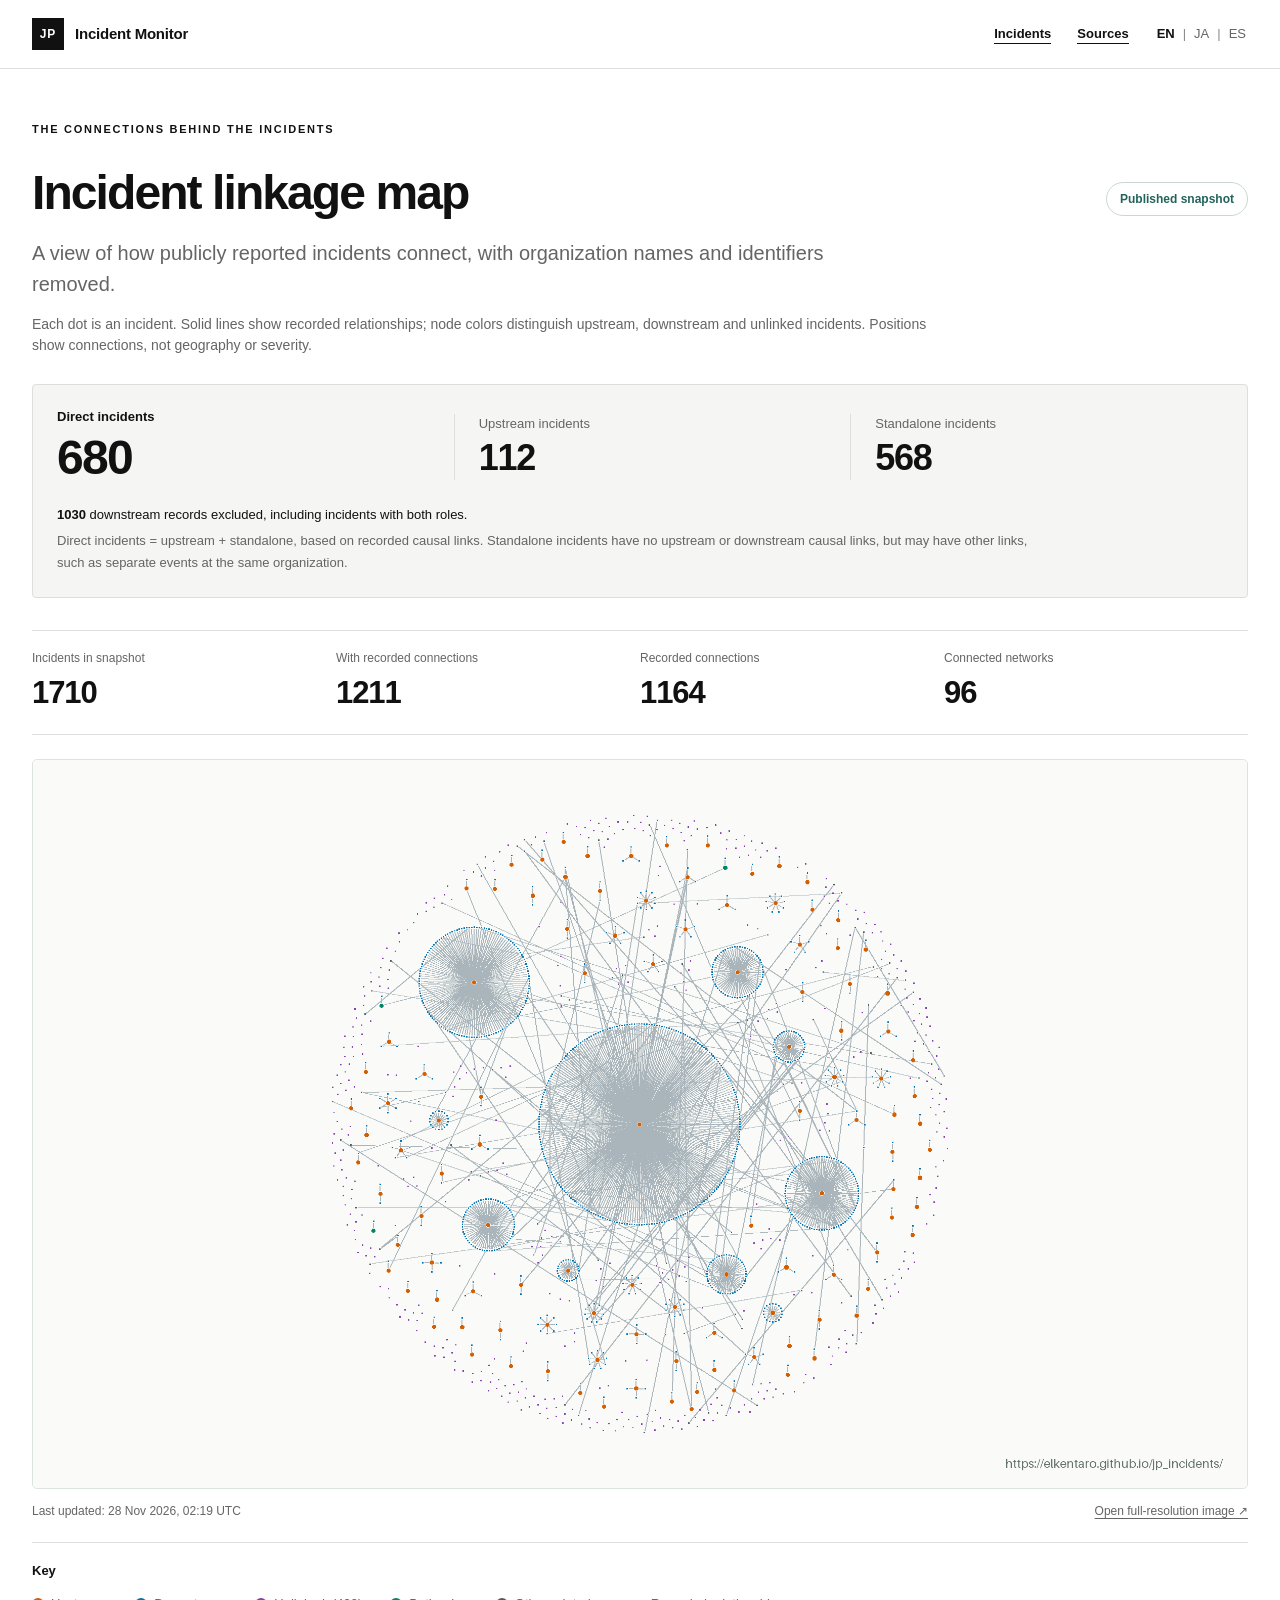
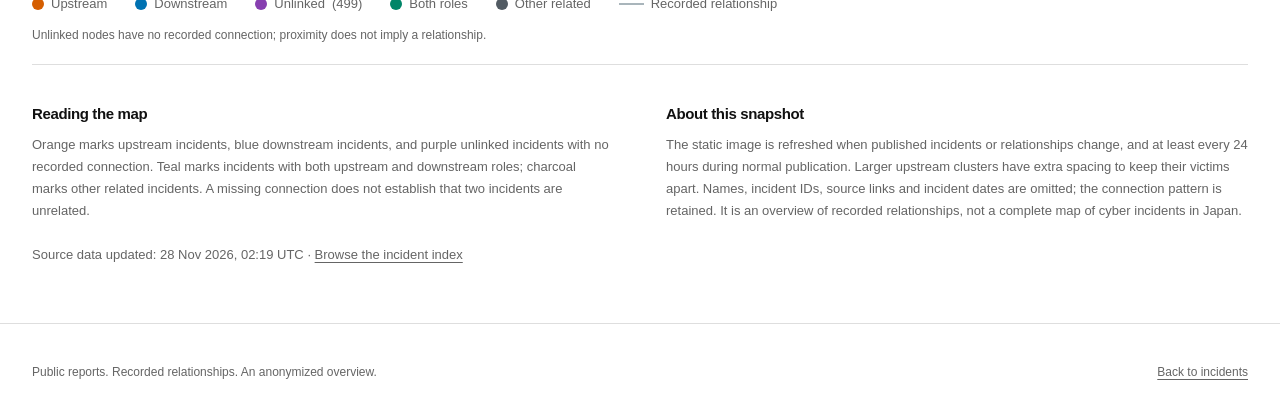
==== linkage.html @ f0c12bbe "Update incident data (2026-11-28 02:21 UTC)" ====
<!doctype html>
<html lang="en">
<head>
  <meta charset="utf-8">
  <meta name="viewport" content="width=device-width, initial-scale=1">
  <meta name="description" content="An anonymized snapshot of recorded relationships between cyber incidents in Japan.">
  <title>Linkage map — JP Incident Monitor</title>
  <link rel="stylesheet" href="styles.css?v=20261024-recent">
  <link rel="stylesheet" href="linkage.css?v=20261101-direct">
</head>
<body>
  <header class="site-header">
    <div class="shell header-inner">
      <a class="brand" href="./" aria-label="JP Incident Monitor home"><span class="brand-mark" aria-hidden="true">JP</span><span>Incident Monitor</span></a>
      <nav class="header-actions" aria-label="Main navigation">
        <a class="rss-link" href="./" data-copy="incidents">Incidents</a>
        <a class="rss-link" href="sources.html" data-copy="sources">Sources</a>
        <div class="language-switch" id="language-switch" role="group" aria-label="Language">
          <button class="language-option is-active" type="button" data-lang="en" lang="en" aria-pressed="true">EN</button><span aria-hidden="true">|</span>
          <button class="language-option" type="button" data-lang="ja" lang="ja" aria-pressed="false">JA</button><span aria-hidden="true">|</span>
          <button class="language-option" type="button" data-lang="es" lang="es" aria-pressed="false">ES</button>
        </div>
      </nav>
    </div>
  </header>
  <main class="shell linkage-page">
    <section class="map-intro" aria-labelledby="page-title">
      <p class="eyebrow" data-copy="eyebrow">THE CONNECTIONS BEHIND THE INCIDENTS</p>
      <div class="map-heading"><h1 id="page-title" data-copy="title">Incident linkage map</h1><span class="snapshot-badge" data-copy="badge">Published snapshot</span></div>
      <p class="lede" data-copy="intro">A view of how publicly reported incidents connect, with organization names and identifiers removed.</p>
      <p class="map-note" data-copy="explanation">Each dot is an incident. Solid lines show recorded relationships; node colors distinguish upstream, downstream and unlinked incidents. Positions show connections, not geography or severity.</p>
    </section>
    <section class="direct-summary" aria-labelledby="direct-title">
      <dl class="direct-stats">
        <div class="direct-total"><dt id="direct-title" data-copy="direct">Direct incidents</dt><dd id="direct-count">680</dd></div>
        <div><dt data-copy="directUpstream">Upstream incidents</dt><dd id="upstream-count">112</dd></div>
        <div><dt data-copy="directStandalone">Standalone incidents</dt><dd id="standalone-count">568</dd></div>
      </dl>
      <p class="direct-excluded"><strong id="downstream-count">1030</strong> <span data-copy="directExcluded">downstream records excluded, including incidents with both roles.</span></p>
      <p class="direct-definition" data-copy="directDefinition">Direct incidents = upstream + standalone, based on recorded causal links. Standalone incidents have no upstream or downstream causal links, but may have other links, such as separate events at the same organization.</p>
    </section>
    <dl class="map-stats">
      <div><dt data-copy="total">Incidents in snapshot</dt><dd>1710</dd></div>
      <div><dt data-copy="linked">With recorded connections</dt><dd>1211</dd></div>
      <div><dt data-copy="links">Recorded connections</dt><dd>1164</dd></div>
      <div><dt data-copy="networks">Connected networks</dt><dd>96</dd></div>
    </dl>
    <figure class="map-figure">
      <div class="map-image">
        <img src="data/linkage-map.png" width="2400" height="1440" alt="Anonymized incident map. Orange upstream hubs connect to blue downstream incidents; purple unlinked incidents appear throughout the same map without connecting lines." data-copy-alt="alt">
      </div>
      <figcaption>
        <div class="map-caption-meta"><span><span data-copy="updated">Last updated</span>: <time datetime="2026-11-28T02:19:19.670461+00:00">2026-11-28 02:19 UTC</time></span><a href="data/linkage-map.png" target="_blank" rel="noopener" data-copy="open">Open full-resolution image ↗</a></div>
        <div class="map-key-section">
          <strong id="map-key-title" data-copy="key">Key</strong>
          <ul class="map-key" aria-labelledby="map-key-title">
            <li><span class="key-dot upstream" aria-hidden="true"></span><span data-copy="keyUpstream">Upstream</span></li>
            <li><span class="key-dot downstream" aria-hidden="true"></span><span data-copy="keyDownstream">Downstream</span></li>
            <li><span class="key-dot standalone" aria-hidden="true"></span><span data-copy="keyStandalone">Unlinked</span><span>(499)</span></li>
            <li><span class="key-dot both" aria-hidden="true"></span><span data-copy="keyBoth">Both roles</span></li>
            <li><span class="key-dot related" aria-hidden="true"></span><span data-copy="keyRelated">Other related</span></li>
            <li><span class="key-line" aria-hidden="true"></span><span data-copy="keyRelationship">Recorded relationship</span></li>
          </ul>
          <p class="map-key-note" data-copy="proximity">Unlinked nodes have no recorded connection; proximity does not imply a relationship.</p>
        </div>
      </figcaption>
    </figure>
    <div class="map-notes">
      <section><h2 data-copy="readingTitle">Reading the map</h2><p data-copy="reading">Orange marks upstream incidents, blue downstream incidents, and purple unlinked incidents with no recorded connection. Teal marks incidents with both upstream and downstream roles; charcoal marks other related incidents. A missing connection does not establish that two incidents are unrelated.</p></section>
      <section><h2 data-copy="snapshotTitle">About this snapshot</h2><p data-copy="snapshot">The static image is refreshed when published incidents or relationships change, and at least every 24 hours during normal publication. Larger upstream clusters have extra spacing to keep their victims apart. Names, incident IDs, source links and incident dates are omitted; the connection pattern is retained. It is an overview of recorded relationships, not a complete map of cyber incidents in Japan.</p></section>
    </div>
    <p class="map-source"><span data-copy="sourceUpdated">Source data updated</span>: <time datetime="2026-11-28T02:19:19+00:00">2026-11-28T02:19:19+00:00</time> · <a href="./" data-copy="browse">Browse the incident index</a></p>
  </main>
  <footer><div class="shell footer-inner"><p data-copy="footer">Public reports. Recorded relationships. An anonymized overview.</p><a href="./" data-copy="back">Back to incidents</a></div></footer>
  <script src="linkage.js?v=20261107-spacing" defer></script>
</body>
</html>
---- styles.css ----
:root {
  color-scheme: light;
  --ink: #111111;
  --muted: #656565;
  --subtle: #8a8a8a;
  --line: #dedede;
  --line-strong: #bdbdbd;
  --wash: #f5f5f3;
  --paper: #ffffff;
  --radius: 4px;
  font-family: Inter, ui-sans-serif, -apple-system, BlinkMacSystemFont, "Segoe UI", "Noto Sans JP", sans-serif;
  font-synthesis: none;
}
* { box-sizing: border-box; }

html { background: var(--paper); color: var(--ink); }

body {
  margin: 0;
  min-width: 320px;
  background: var(--paper);
  color: var(--ink);
  font-size: 15px;
  line-height: 1.5;
  -webkit-font-smoothing: antialiased;
}

button, input, select { font: inherit; color: inherit; }

a { color: inherit; text-underline-offset: 3px; }
a:hover { text-decoration-thickness: 2px; }

.shell { width: min(1440px, calc(100% - 64px)); margin-inline: auto; }

.site-header {
  border-bottom: 1px solid var(--line);
  background: rgba(255, 255, 255, 0.96);
}

.header-inner {
  min-height: 68px;
  display: flex;
  align-items: center;
  justify-content: space-between;
  gap: 24px;
}

.brand {
  display: inline-flex;
  align-items: center;
  gap: 11px;
  font-weight: 680;
  letter-spacing: -0.015em;
  text-decoration: none;
}

.brand-mark {
  width: 32px;
  height: 32px;
  display: grid;
  place-items: center;
  background: var(--ink);
  color: var(--paper);
  font-size: 12px;
  letter-spacing: 0.08em;
}

.language-switch {
  display: inline-flex;
  align-items: center;
  gap: 6px;
  white-space: nowrap;
  color: var(--subtle);
  font-size: 13px;
}
.language-option {
  border: 0;
  background: transparent;
  padding: 8px 2px;
  cursor: pointer;
  color: var(--muted);
}
.language-option.is-active { color: var(--ink); font-weight: 700; }
.language-option:hover { text-decoration: underline; text-underline-offset: 3px; }

.header-actions { display: flex; align-items: center; gap: 26px; }
.coverage-range { color: var(--muted); font-size: 12px; white-space: nowrap; }
.coverage-range strong { margin-left: 4px; color: var(--ink); font-weight: 650; }
.rss-link { font-size: 13px; font-weight: 650; text-decoration: none; border-bottom: 1px solid var(--ink); }
.language-option:focus-visible { outline: 2px solid var(--ink); outline-offset: 3px; }

.intro { padding: 72px 0 64px; border-bottom: 1px solid var(--ink); }
.eyebrow { margin: 0 0 22px; font-size: 11px; font-weight: 750; letter-spacing: 0.16em; }

.intro-grid {
  display: grid;
  grid-template-columns: minmax(0, 1.65fr) minmax(300px, 0.75fr);
  gap: clamp(48px, 8vw, 128px);
  align-items: end;
}

h1, h2, p { margin-top: 0; }
h1 { margin-bottom: 18px; max-width: 860px; font-size: clamp(42px, 5.6vw, 76px); line-height: 0.98; letter-spacing: -0.052em; font-weight: 650; }
html[lang="ja"] h1 { font-size: clamp(22px, 4.3vw, 60px); line-height: 1.08; letter-spacing: -0.035em; white-space: nowrap; }
.lede { max-width: 760px; margin-bottom: 0; color: var(--muted); font-size: clamp(16px, 1.7vw, 20px); line-height: 1.55; }
.disclaimer { max-width: 760px; margin: 24px 0 0; padding-left: 14px; border-left: 2px solid var(--line-strong); color: var(--muted); font-size: 12px; line-height: 1.55; }
.disclaimer::before { content: "*"; margin-right: 5px; color: #b00020; font-weight: 800; }

.overview-panel { min-width: 0; }
.trend { margin-bottom: 26px; }
.trend-heading { display: flex; flex-wrap: wrap; align-items: baseline; justify-content: space-between; gap: 4px 16px; margin-bottom: 8px; }
.trend-heading h2 { margin: 0; color: var(--muted); font-size: 12px; font-weight: 600; letter-spacing: 0; }
.trend-total { font-size: 12px; font-weight: 680; }
.trend-chart {
  width: 100%;
  height: 126px;
  display: flex;
  align-items: flex-end;
  gap: 1px;
  border-bottom: 1px solid var(--line-strong);
  background: linear-gradient(to bottom, transparent 49.5%, var(--line) 50%, transparent 50.5%);
}
.trend-bar { flex: 1 1 0; min-width: 1px; background: var(--ink); opacity: 0.82; }
.trend-bar:hover { opacity: 1; }
.trend-dates { display: flex; justify-content: space-between; margin-top: 6px; color: var(--subtle); font-size: 10px; }
.trend-scope { margin: 10px 0 0; color: var(--muted); font-size: 12px; line-height: 1.5; }
.summary { margin: 0; display: grid; grid-template-columns: 1fr 1fr; border-top: 1px solid var(--line-strong); }
.summary div { padding: 18px 0 4px; }
.summary div + div { padding-left: 24px; border-left: 1px solid var(--line); }
.summary dt { color: var(--muted); font-size: 12px; }
.summary dd { margin: 8px 0 0; font-size: clamp(20px, 2.1vw, 30px); font-weight: 620; letter-spacing: -0.025em; }
#updated-at { font-size: 15px; line-height: 1.35; letter-spacing: 0; }
.next-update { display: block; margin-top: 7px; color: #0067c0; font-size: 12px; font-weight: 650; line-height: 1.35; letter-spacing: 0; }

.directory { padding: 52px 0 80px; }
.directory-heading { display: flex; align-items: end; justify-content: space-between; gap: 24px; margin-bottom: 28px; }
h2 { margin-bottom: 5px; font-size: 27px; letter-spacing: -0.025em; }
.result-count { margin-bottom: 0; color: var(--muted); font-size: 13px; }
.reset-button { padding: 5px 0; border: 0; border-bottom: 1px solid var(--ink); background: transparent; cursor: pointer; font-size: 13px; }

.filters {
  display: grid;
  grid-template-columns: minmax(260px, 2fr) minmax(180px, 0.7fr) minmax(160px, 0.65fr);
  gap: 16px;
  margin-bottom: 22px;
}

.filters label { display: grid; gap: 7px; color: var(--muted); font-size: 12px; font-weight: 600; }
.filters input, .filters select {
  width: 100%;
  min-height: 45px;
  padding: 9px 12px;
  border: 1px solid var(--line-strong);
  border-radius: 0;
  outline: 0;
  background: var(--paper);
  font-size: 14px;
  font-weight: 400;
}
.filters input:focus, .filters select:focus { border-color: var(--ink); box-shadow: 0 0 0 1px var(--ink); }

.recent-filter-field { grid-column: 1 / -1; }
.filters .recent-filter-label { display: flex; align-items: center; gap: 9px; cursor: pointer; width: fit-content; }
.filters .recent-filter-label input { width: 18px; height: 18px; min-height: 0; margin: 0; padding: 0; flex: 0 0 18px; accent-color: var(--ink); }
.filters .recent-filter-label input:focus-visible { outline: 2px solid var(--ink); outline-offset: 3px; }
#recent-filter-help { margin: 5px 0 0 27px; color: var(--muted); font-size: 12px; }

.table-frame { position: relative; border-top: 1px solid var(--ink); overflow-x: auto; }
table { width: 100%; min-width: 980px; border-collapse: collapse; font-size: 13px; }
th { padding: 13px 12px; color: var(--muted); font-size: 11px; font-weight: 700; letter-spacing: 0.035em; text-align: left; text-transform: uppercase; white-space: nowrap; }
.sort-button {
  width: 100%;
  display: inline-flex;
  align-items: center;
  gap: 6px;
  padding: 2px 0;
  border: 0;
  background: transparent;
  color: inherit;
  font: inherit;
  letter-spacing: inherit;
  text-align: inherit;
  text-transform: inherit;
  cursor: pointer;
}
.numeric .sort-button { justify-content: flex-end; }
.sort-button:hover { color: var(--ink); }
.sort-button:focus-visible { outline: 1px solid var(--ink); outline-offset: 4px; }
.sort-indicator { width: 10px; color: var(--ink); font-size: 11px; }
th[aria-sort="ascending"] .sort-indicator::after { content: "↑"; }
th[aria-sort="descending"] .sort-indicator::after { content: "↓"; }
td { padding: 17px 12px; border-top: 1px solid var(--line); vertical-align: top; }
th:first-child, td:first-child { padding-left: 0; }
th:last-child, td:last-child { padding-right: 0; }
.numeric { text-align: right; font-variant-numeric: tabular-nums; }
.date-cell { width: 112px; color: var(--muted); white-space: nowrap; font-variant-numeric: tabular-nums; }
.disclosure-date { display: block; margin-top: 5px; font-size: 0.7rem; white-space: normal; }
.org-cell { width: 25%; font-size: 14px; font-weight: 620; }
.records-cell { white-space: nowrap; }
.tag { display: inline-block; padding: 3px 7px; border: 1px solid var(--line-strong); background: var(--wash); white-space: nowrap; }
.confidence { display: inline-flex; align-items: center; gap: 7px; white-space: nowrap; }
.confidence::before { content: ""; width: 7px; height: 7px; border: 1px solid var(--ink); border-radius: 50%; }
.confidence[data-level="high"]::before { background: var(--ink); }
.confidence[data-level="medium"]::before { background: #969696; }
.confidence-score { color: var(--subtle); font-variant-numeric: tabular-nums; }
.source-list { display: flex; flex-wrap: wrap; gap: 6px 12px; }
.source-list a { font-weight: 560; }
.related-list { display: flex; flex-wrap: wrap; gap: 6px 12px; min-width: 80px; }
.related-list a { white-space: nowrap; }
tbody tr:target, tbody tr:focus { background: #eef6f1; outline: 2px solid var(--line-strong); outline-offset: -2px; }

.loading-state, .empty-state, .error-state { padding: 54px 20px; border-bottom: 1px solid var(--line); text-align: center; color: var(--muted); }
.empty-state p { margin: 0; }
.error-state strong, .error-state span { display: block; }
.error-state strong { margin-bottom: 5px; color: var(--ink); }

.pagination { display: flex; align-items: center; justify-content: center; flex-wrap: wrap; gap: 5px; margin-top: 28px; }
.page-button, .page-gap {
  min-width: 38px;
  height: 38px;
  display: grid;
  place-items: center;
  border: 1px solid transparent;
  background: transparent;
  font-size: 13px;
}
.page-button { cursor: pointer; }
.page-button:hover:not(:disabled) { border-color: var(--line-strong); }
.page-button[aria-current="page"] { border-color: var(--ink); background: var(--ink); color: var(--paper); }
.page-button:disabled { color: var(--line-strong); cursor: default; }
.page-arrow { padding-inline: 12px; }

footer { border-top: 1px solid var(--line); }
.footer-inner { min-height: 96px; display: flex; align-items: center; justify-content: space-between; gap: 32px; color: var(--muted); font-size: 12px; }
.footer-inner p { margin: 0; }
.footer-links { display: flex; flex-wrap: wrap; gap: 12px 24px; }

.sources-intro { padding: 72px 0 48px; border-bottom: 1px solid var(--ink); }
.sources-intro-grid { display: grid; grid-template-columns: minmax(0, 1.6fr) minmax(240px, 0.55fr); gap: clamp(42px, 8vw, 120px); align-items: end; }
.source-summary { margin: 0; display: grid; grid-template-columns: 1fr; border-top: 1px solid var(--line-strong); }
.source-summary div { padding: 18px 0 4px; }
.source-summary div + div { border-top: 1px solid var(--line); }
.source-summary dt { color: var(--muted); font-size: 12px; }
.source-summary dd { margin: 6px 0 0; font-size: 22px; font-weight: 620; }
.source-directory { padding: 48px 0 80px; }
.source-controls { display: grid; grid-template-columns: minmax(260px, 1fr) minmax(220px, 0.38fr); gap: 16px; margin-bottom: 38px; }
.source-controls label { display: grid; min-width: 0; gap: 7px; color: var(--muted); font-size: 12px; font-weight: 600; }
.source-controls input, .source-controls select { min-width: 0; width: 100%; min-height: 45px; padding: 9px 12px; border: 1px solid var(--line-strong); border-radius: 0; background: var(--paper); color: var(--ink); font: inherit; }
.source-controls input:focus, .source-controls select:focus { border-color: var(--ink); outline: 1px solid var(--ink); }
.source-group { margin-top: 42px; }
.source-group:first-child { margin-top: 0; }
.source-group-heading { display: flex; align-items: baseline; justify-content: space-between; gap: 20px; padding-bottom: 10px; border-bottom: 1px solid var(--ink); }
.source-group-heading h2 { margin: 0; font-size: 22px; }
.source-group-count { color: var(--muted); font-size: 12px; }
.source-list-grid { display: grid; grid-template-columns: repeat(3, minmax(0, 1fr)); }
.source-card { min-width: 0; padding: 18px 18px 18px 0; border-bottom: 1px solid var(--line); }
.source-card:nth-child(3n+2), .source-card:nth-child(3n+3) { padding-left: 18px; border-left: 1px solid var(--line); }
.source-card a { display: block; font-weight: 620; overflow-wrap: anywhere; }
.source-meta { display: flex; flex-wrap: wrap; gap: 5px 10px; margin-top: 7px; color: var(--subtle); font-size: 11px; }
.source-sector { padding: 1px 5px; border: 1px solid var(--line); background: var(--wash); color: var(--muted); }
.sources-empty { padding: 52px 0; color: var(--muted); text-align: center; }

@media (max-width: 800px) {
  .shell { width: min(100% - 32px, 1440px); }
  .intro { padding: 50px 0 44px; }
  .intro-grid { grid-template-columns: 1fr; gap: 38px; }
  .summary { max-width: 520px; }
  .directory { padding-top: 38px; }
  .filters { grid-template-columns: 1fr 1fr; }
  .search-field { grid-column: 1 / -1; }
  .footer-inner { padding: 24px 0; align-items: flex-start; flex-direction: column; gap: 10px; }
  .coverage-range > span { display: none; }
  .sources-intro-grid { grid-template-columns: 1fr; }
  .source-summary { grid-template-columns: 1fr 1fr; }
  .source-summary div + div { padding-left: 20px; border-top: 0; border-left: 1px solid var(--line); }
  .source-list-grid { grid-template-columns: repeat(2, minmax(0, 1fr)); }
  .source-card:nth-child(3n+2), .source-card:nth-child(3n+3) { padding-left: 0; border-left: 0; }
  .source-card:nth-child(2n) { padding-left: 18px; border-left: 1px solid var(--line); }
}

@media (max-width: 680px) {
  .table-frame { overflow: visible; border-top: 0; }
  table { min-width: 0; display: block; }
  thead, tbody { display: block; }
  thead { border-top: 1px solid var(--ink); border-bottom: 1px solid var(--line-strong); }
  thead tr { display: flex; flex-wrap: wrap; gap: 7px; padding: 12px 0; }
  th, th:first-child, th:last-child { display: block; padding: 0; }
  .sort-button, .numeric .sort-button {
    width: auto;
    min-height: 34px;
    justify-content: flex-start;
    padding: 6px 9px;
    border: 1px solid var(--line);
    background: var(--paper);
  }
  th[aria-sort] .sort-button { border-color: var(--ink); background: var(--wash); color: var(--ink); }
  tbody { display: grid; gap: 14px; padding-top: 14px; }
  tbody tr {
    display: grid;
    grid-template-columns: repeat(2, minmax(0, 1fr));
    padding: 18px 16px 16px;
    border: 1px solid var(--line-strong);
    background: var(--paper);
  }
  td, td:first-child, td:last-child {
    width: auto;
    min-width: 0;
    display: block;
    padding: 12px 0;
    border-top: 0;
    text-align: left;
    white-space: normal;
  }
  td::before {
    content: attr(data-label);
    display: block;
    margin-bottom: 6px;
    color: var(--muted);
    font-size: 10px;
    font-weight: 700;
    letter-spacing: 0.035em;
    line-height: 1.45;
    text-transform: uppercase;
  }
  tbody tr .org-cell {
    width: auto;
    grid-column: 1 / -1;
    order: 1;
    padding: 0 0 16px;
    font-size: clamp(19px, 5.5vw, 23px);
    font-weight: 680;
    line-height: 1.3;
    letter-spacing: -0.015em;
    overflow-wrap: anywhere;
  }
  .org-cell::before { margin-bottom: 5px; }
  tbody tr .date-cell, .type-cell {
    order: 2;
    border-top: 1px solid var(--line);
  }
  tbody tr .date-cell {
    padding-right: 14px;
    color: var(--ink);
    font-size: 14px;
  }
  .type-cell {
    padding-left: 14px;
    border-left: 1px solid var(--line);
  }
  .type-cell .tag { white-space: normal; }
  tbody tr .records-cell, .confidence-cell {
    order: 3;
    border-top: 1px solid var(--line);
  }
  tbody tr .records-cell { padding-right: 14px; }
  .confidence-cell {
    padding-left: 14px;
    border-left: 1px solid var(--line);
  }
  tbody tr .sources-cell, tbody tr .related-cell {
    grid-column: 1 / -1;
    order: 4;
    padding-bottom: 0;
    border-top: 1px solid var(--line);
  }
  .source-list { min-width: 0; display: grid; gap: 8px; }
  .source-list a { overflow-wrap: anywhere; }
  .pagination { justify-content: flex-start; }
}

@media (max-width: 520px) {
  .header-inner { min-height: 60px; padding-block: 10px; align-items: flex-start; }
  .brand-mark { width: 29px; height: 29px; }
  .brand > span:last-child { display: none; }
  .header-actions { width: 220px; flex-wrap: wrap; justify-content: flex-end; gap: 4px 14px; }
  .coverage-range { order: 3; flex-basis: 100%; font-size: 10px; text-align: right; }
  h1 { font-size: 42px; }
  .summary { grid-template-columns: 1fr; }
  .summary div + div { padding-left: 0; border-left: 0; }
  .directory-heading { align-items: flex-start; flex-direction: column; gap: 12px; }
  .filters { grid-template-columns: 1fr; }
  .search-field { grid-column: auto; }
  .filters input, .filters select, .source-controls input, .source-controls select { font-size: 16px; }
  .trend-chart { height: 104px; }
  .page-button, .page-gap { min-width: 34px; height: 36px; }
  .page-arrow { padding-inline: 8px; }
  .source-controls { grid-template-columns: 1fr; }
  .source-list-grid { grid-template-columns: 1fr; }
  .source-card:nth-child(2n) { padding-left: 0; border-left: 0; }
}

@media (prefers-reduced-motion: reduce) {
  *, *::before, *::after { scroll-behavior: auto !important; }
}

/* Additive incident metadata within the existing table and mobile cards. */
.affected-system { display:block; font-size:11px; font-weight:400; line-height:1.5; color:var(--muted); margin-top:5px; max-width:290px; }
.incident-role { display:block; font-size:10px; font-weight:500; color:#596d4e; margin-top:7px; }
.type-cell .tag { margin:0 5px 5px 0; }
.relationship-details { font-size:11px; margin-top:9px; min-width:120px; max-width:260px; }
.relationship-details summary { cursor:pointer; color:var(--muted); }
.relationship-details p { padding:8px 0; border-top:1px solid var(--line); line-height:1.7; }
.relationship-details a { white-space:nowrap; }
.linkage-guide { font-size:12px; color:var(--muted); margin:18px 0; }
---- linkage.css ----
.linkage-page { padding-block: 52px 56px; }
.map-heading { display: flex; align-items: center; justify-content: space-between; gap: 20px; }
.map-heading h1 { margin: 6px 0 18px; font-size: clamp(30px, 4vw, 48px); letter-spacing: -.04em; line-height: 1.13; }
.snapshot-badge { white-space: nowrap; border: 1px solid #c9d9d0; color: #22645b; border-radius: 30px; padding: 7px 13px; font-size: 12px; font-weight: 650; }
.map-intro .lede { max-width: 850px; margin: 0 0 14px; }
.map-note { color: var(--muted); max-width: 930px; font-size: 14px; margin: 0; }
.direct-summary { margin-top: 28px; padding: 22px 24px; border: 1px solid var(--line); border-radius: var(--radius); background: var(--wash); }
.direct-stats { display: grid; grid-template-columns: repeat(3, minmax(0, 1fr)); align-items: center; gap: 24px; margin: 0; }
.direct-stats > div + div { border-left: 1px solid var(--line); padding-left: 24px; }
.direct-stats dt { color: var(--muted); font-size: 13px; }
.direct-stats dd { margin: 3px 0 0; font-size: 36px; font-weight: 650; line-height: 1.2; letter-spacing: -.035em; }
.direct-total dt { color: var(--ink); font-weight: 650; }
.direct-total dd { font-size: 48px; }
.direct-excluded { margin: 18px 0 6px; font-size: 13px; }
.direct-definition { margin: 0; color: var(--muted); font-size: 13px; line-height: 1.7; max-width: 1000px; }
.map-stats { display: grid; grid-template-columns: repeat(4, 1fr); margin: 32px 0 24px; border-block: 1px solid var(--line); }
.map-stats div { padding: 18px 0; }
.map-stats dt { color: var(--muted); font-size: 12px; }
.map-stats dd { margin: 3px 0 0; font-size: 31px; font-weight: 650; letter-spacing: -.035em; }
.map-figure { margin: 0; }
.map-image { display: block; border: 1px solid #dce3dc; border-radius: 5px; overflow: hidden; background: #fafbf8; }
.map-figure img { display: block; width: 100%; height: auto; }
.map-figure figcaption { padding-top: 13px; font-size: 12px; color: var(--muted); }
.map-caption-meta { display: flex; justify-content: space-between; flex-wrap: wrap; gap: 10px; }
.map-key-section { margin-top: 22px; padding-block: 18px; border-block: 1px solid var(--line); }
.map-key-section strong { color: var(--ink); font-size: 13px; }
.map-key { display: flex; flex-wrap: wrap; gap: 14px 28px; list-style: none; margin: 13px 0; padding: 0; font-size: 13px; }
.map-key li { display: flex; align-items: center; gap: 7px; }
.key-dot { width: 12px; height: 12px; flex: none; border-radius: 50%; }
.key-dot.upstream { background: #d55e00; }
.key-dot.downstream { background: #0072b2; }
.key-dot.standalone { background: #873fb0; }
.key-dot.both { background: #008568; }
.key-dot.related { background: #525b63; }
.key-line { width: 25px; flex: none; border-top: 2px solid #a9b5bb; }
.map-key-note { margin: 0; line-height: 1.6; }
.map-notes { margin-top: 38px; display: grid; grid-template-columns: 1fr 1fr; gap: 52px; }
.map-notes h2 { margin: 0 0 9px; font-size: 15px; }
.map-notes p, .map-source { color: var(--muted); font-size: 13px; line-height: 1.7; margin: 0; }
.map-source { margin-top: 22px; }
@media(max-width: 650px) {
  .linkage-page { padding-block: 30px 36px; }
  .map-heading { align-items: flex-start; flex-direction: column; gap: 0; margin-bottom: 16px; }
  .map-heading h1 { margin-bottom: 13px; }
  .direct-summary { padding: 18px; }
  .direct-stats { grid-template-columns: repeat(2, minmax(0, 1fr)); gap: 16px; }
  .direct-total { grid-column: 1 / -1; border-bottom: 1px solid var(--line); padding-bottom: 16px; }
  .direct-stats > div:nth-child(2) { border-left: 0; padding-left: 0; }
  .direct-stats > div:nth-child(3) { padding-left: 16px; }
  .direct-stats dd { font-size: 30px; }
  .direct-total dd { font-size: 42px; }
  .map-stats { grid-template-columns: 1fr 1fr; }
  .map-stats div { padding-block: 12px; }
  .map-stats dd { font-size: 27px; }
  .map-notes { grid-template-columns: 1fr; gap: 24px; margin-top: 30px; }
}
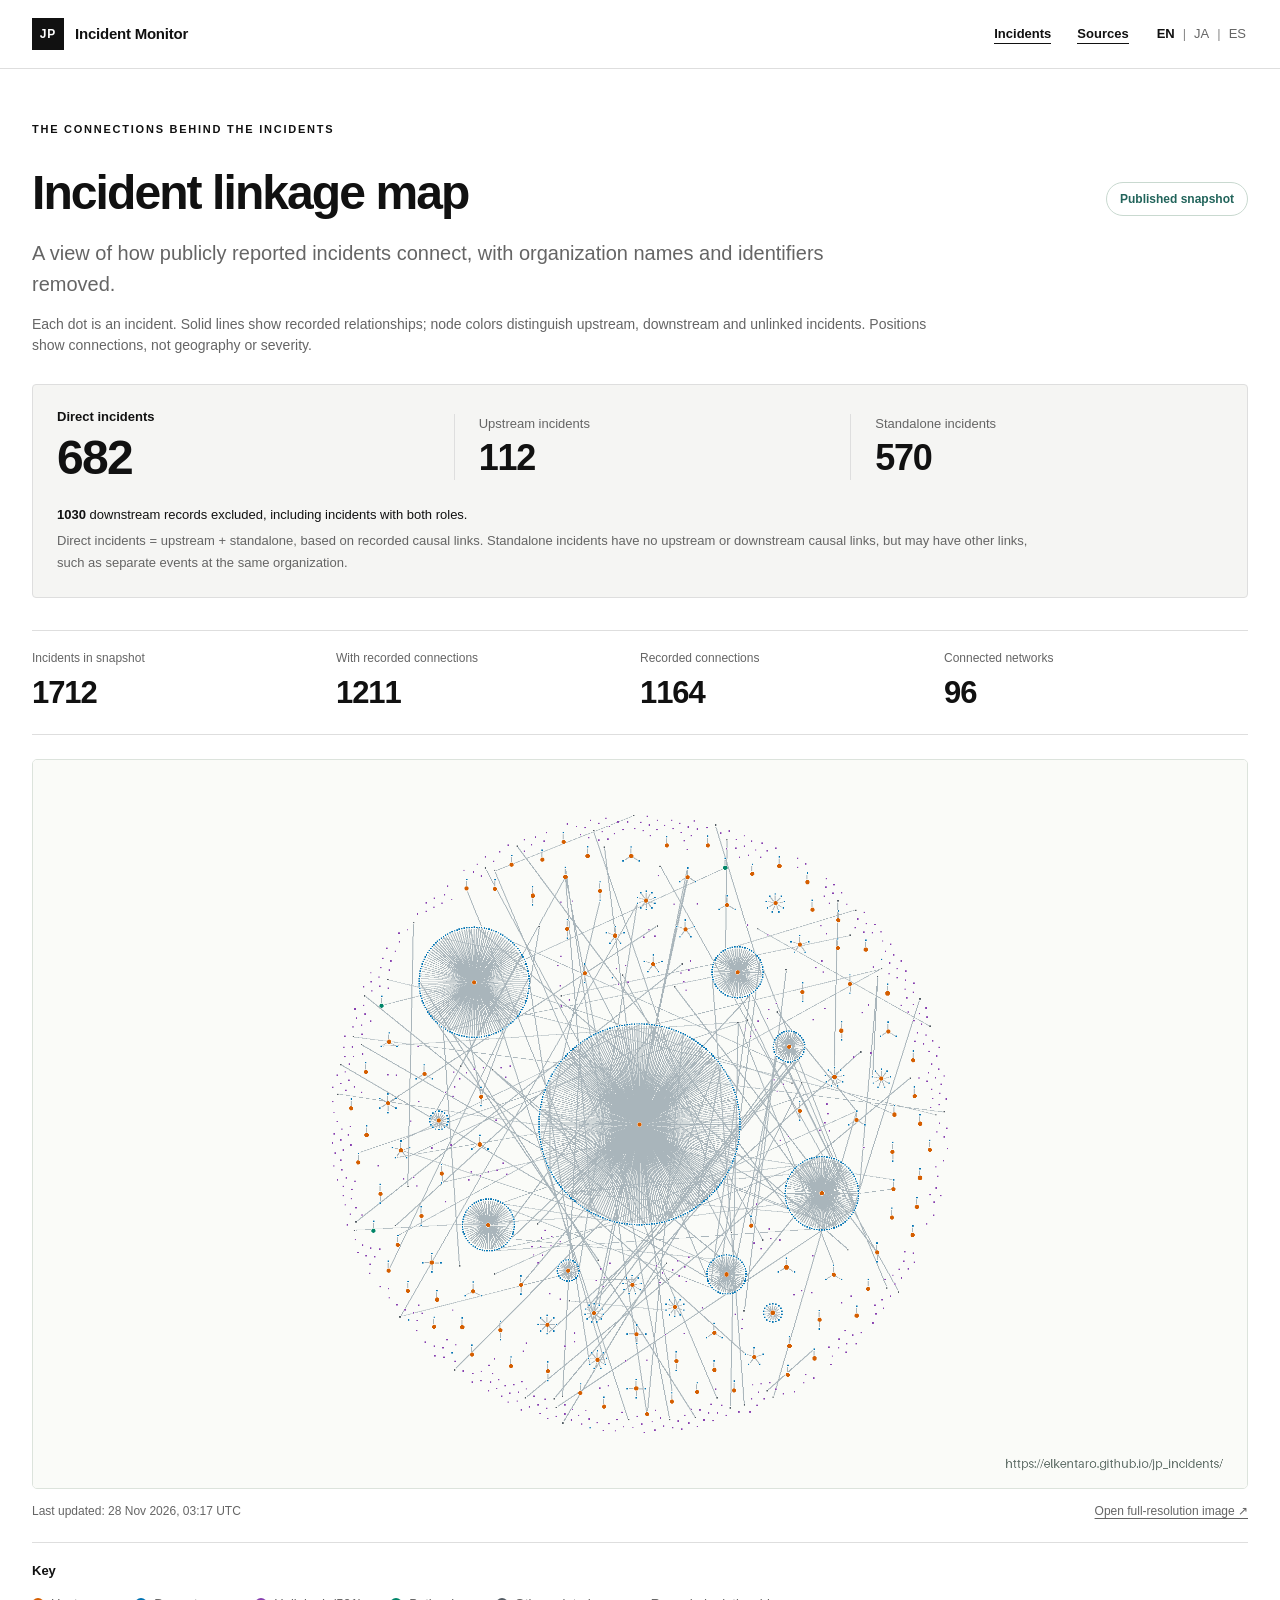
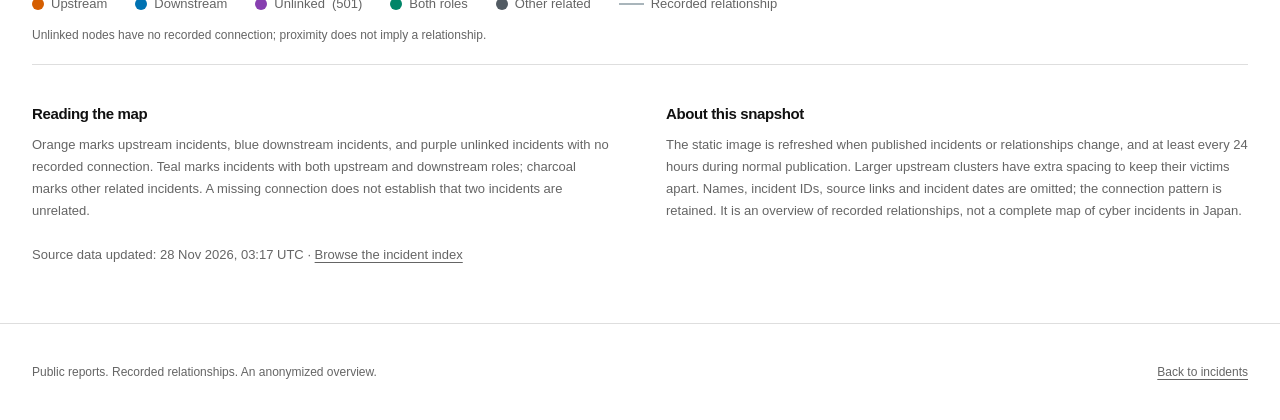
==== commit dafedb33: "Update incident data (2026-11-28 03:18 UTC)" ====
--- a/linkage.html
+++ b/linkage.html
@@ -32,15 +32,15 @@
     </section>
     <section class="direct-summary" aria-labelledby="direct-title">
       <dl class="direct-stats">
-        <div class="direct-total"><dt id="direct-title" data-copy="direct">Direct incidents</dt><dd id="direct-count">680</dd></div>
+        <div class="direct-total"><dt id="direct-title" data-copy="direct">Direct incidents</dt><dd id="direct-count">682</dd></div>
         <div><dt data-copy="directUpstream">Upstream incidents</dt><dd id="upstream-count">112</dd></div>
-        <div><dt data-copy="directStandalone">Standalone incidents</dt><dd id="standalone-count">568</dd></div>
+        <div><dt data-copy="directStandalone">Standalone incidents</dt><dd id="standalone-count">570</dd></div>
       </dl>
       <p class="direct-excluded"><strong id="downstream-count">1030</strong> <span data-copy="directExcluded">downstream records excluded, including incidents with both roles.</span></p>
       <p class="direct-definition" data-copy="directDefinition">Direct incidents = upstream + standalone, based on recorded causal links. Standalone incidents have no upstream or downstream causal links, but may have other links, such as separate events at the same organization.</p>
     </section>
     <dl class="map-stats">
-      <div><dt data-copy="total">Incidents in snapshot</dt><dd>1710</dd></div>
+      <div><dt data-copy="total">Incidents in snapshot</dt><dd>1712</dd></div>
       <div><dt data-copy="linked">With recorded connections</dt><dd>1211</dd></div>
       <div><dt data-copy="links">Recorded connections</dt><dd>1164</dd></div>
       <div><dt data-copy="networks">Connected networks</dt><dd>96</dd></div>
@@ -50,13 +50,13 @@
         <img src="data/linkage-map.png" width="2400" height="1440" alt="Anonymized incident map. Orange upstream hubs connect to blue downstream incidents; purple unlinked incidents appear throughout the same map without connecting lines." data-copy-alt="alt">
       </div>
       <figcaption>
-        <div class="map-caption-meta"><span><span data-copy="updated">Last updated</span>: <time datetime="2026-11-28T02:19:19.670461+00:00">2026-11-28 02:19 UTC</time></span><a href="data/linkage-map.png" target="_blank" rel="noopener" data-copy="open">Open full-resolution image ↗</a></div>
+        <div class="map-caption-meta"><span><span data-copy="updated">Last updated</span>: <time datetime="2026-11-28T03:17:06.978444+00:00">2026-11-28 03:17 UTC</time></span><a href="data/linkage-map.png" target="_blank" rel="noopener" data-copy="open">Open full-resolution image ↗</a></div>
         <div class="map-key-section">
           <strong id="map-key-title" data-copy="key">Key</strong>
           <ul class="map-key" aria-labelledby="map-key-title">
             <li><span class="key-dot upstream" aria-hidden="true"></span><span data-copy="keyUpstream">Upstream</span></li>
             <li><span class="key-dot downstream" aria-hidden="true"></span><span data-copy="keyDownstream">Downstream</span></li>
-            <li><span class="key-dot standalone" aria-hidden="true"></span><span data-copy="keyStandalone">Unlinked</span><span>(499)</span></li>
+            <li><span class="key-dot standalone" aria-hidden="true"></span><span data-copy="keyStandalone">Unlinked</span><span>(501)</span></li>
             <li><span class="key-dot both" aria-hidden="true"></span><span data-copy="keyBoth">Both roles</span></li>
             <li><span class="key-dot related" aria-hidden="true"></span><span data-copy="keyRelated">Other related</span></li>
             <li><span class="key-line" aria-hidden="true"></span><span data-copy="keyRelationship">Recorded relationship</span></li>
@@ -69,7 +69,7 @@
       <section><h2 data-copy="readingTitle">Reading the map</h2><p data-copy="reading">Orange marks upstream incidents, blue downstream incidents, and purple unlinked incidents with no recorded connection. Teal marks incidents with both upstream and downstream roles; charcoal marks other related incidents. A missing connection does not establish that two incidents are unrelated.</p></section>
       <section><h2 data-copy="snapshotTitle">About this snapshot</h2><p data-copy="snapshot">The static image is refreshed when published incidents or relationships change, and at least every 24 hours during normal publication. Larger upstream clusters have extra spacing to keep their victims apart. Names, incident IDs, source links and incident dates are omitted; the connection pattern is retained. It is an overview of recorded relationships, not a complete map of cyber incidents in Japan.</p></section>
     </div>
-    <p class="map-source"><span data-copy="sourceUpdated">Source data updated</span>: <time datetime="2026-11-28T02:19:19+00:00">2026-11-28T02:19:19+00:00</time> · <a href="./" data-copy="browse">Browse the incident index</a></p>
+    <p class="map-source"><span data-copy="sourceUpdated">Source data updated</span>: <time datetime="2026-11-28T03:17:06+00:00">2026-11-28T03:17:06+00:00</time> · <a href="./" data-copy="browse">Browse the incident index</a></p>
   </main>
   <footer><div class="shell footer-inner"><p data-copy="footer">Public reports. Recorded relationships. An anonymized overview.</p><a href="./" data-copy="back">Back to incidents</a></div></footer>
   <script src="linkage.js?v=20261107-spacing" defer></script>
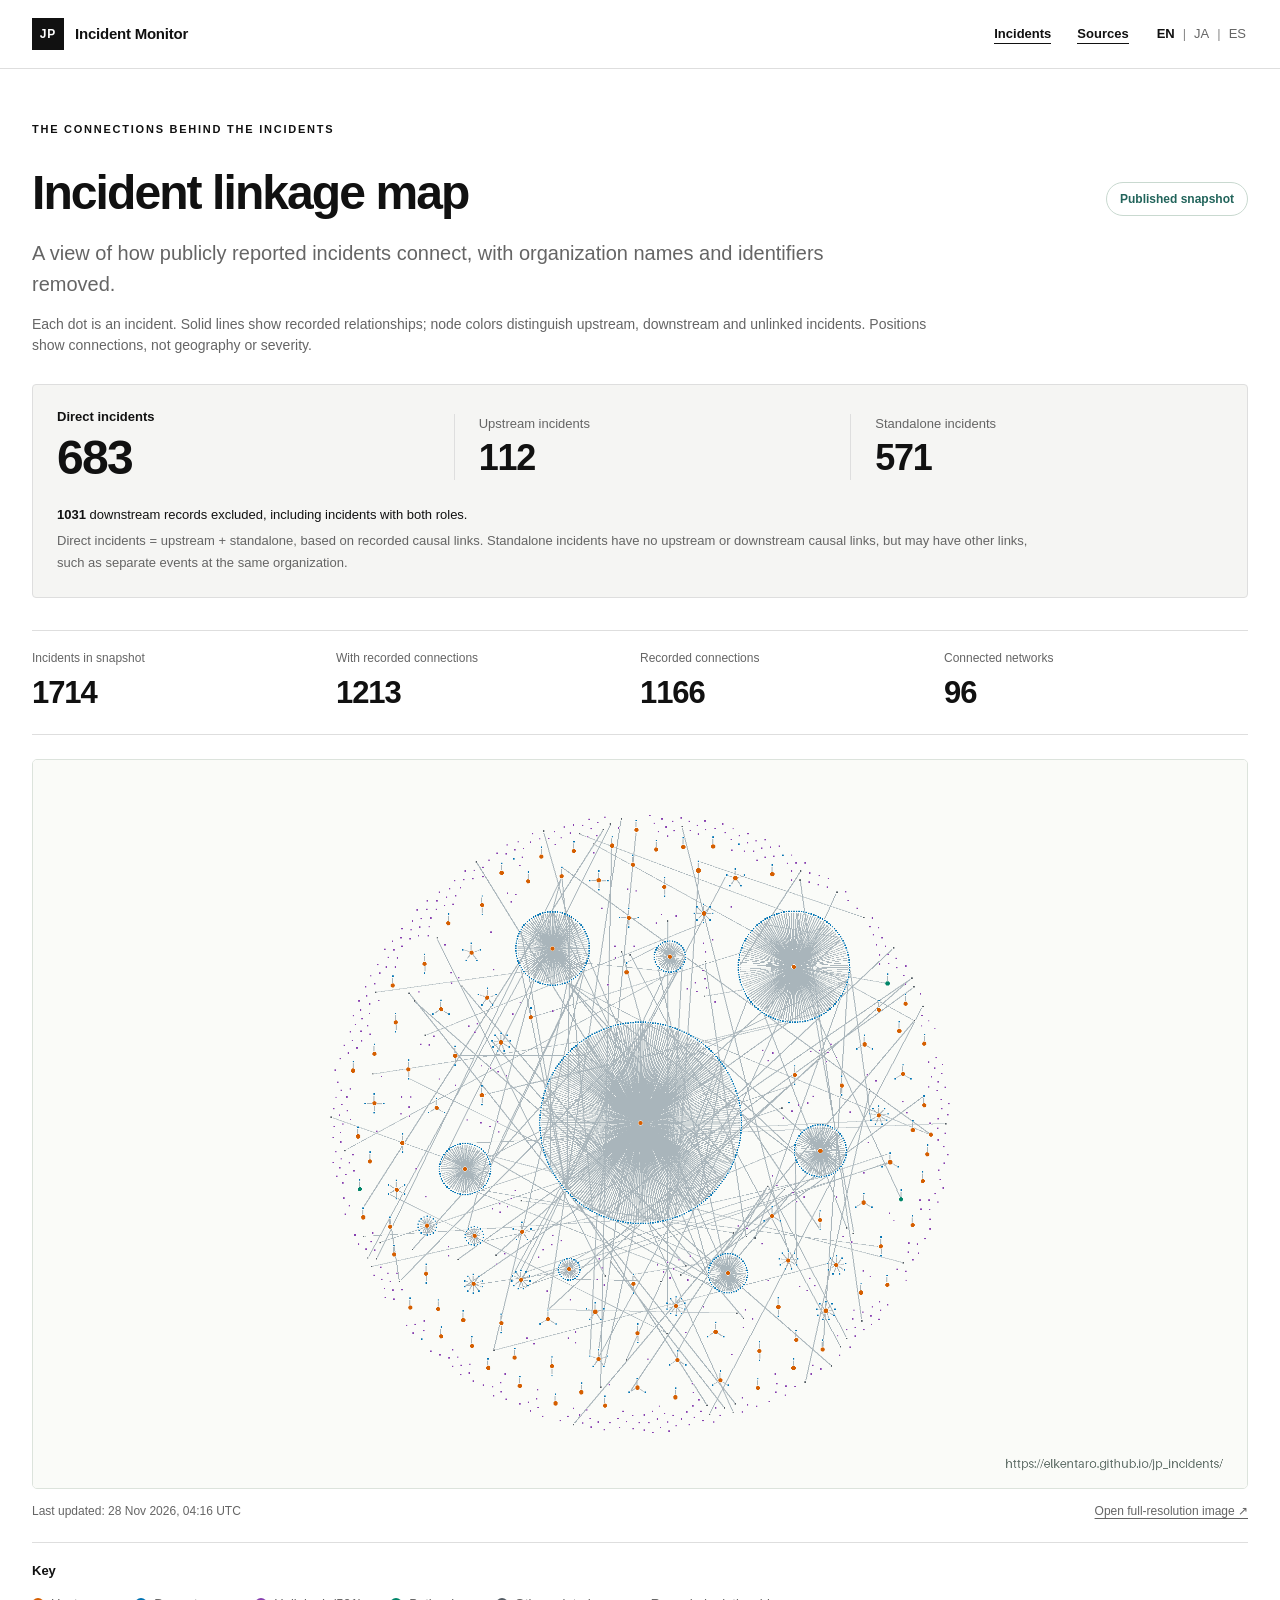
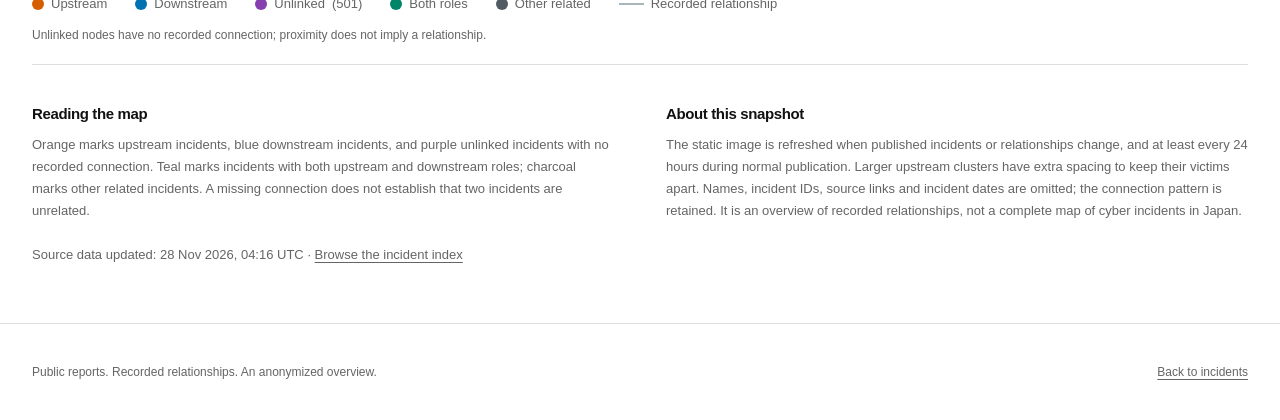
==== commit 38d79e65: "Update incident data (2026-11-28 04:18 UTC)" ====
--- a/linkage.html
+++ b/linkage.html
@@ -32,17 +32,17 @@
     </section>
     <section class="direct-summary" aria-labelledby="direct-title">
       <dl class="direct-stats">
-        <div class="direct-total"><dt id="direct-title" data-copy="direct">Direct incidents</dt><dd id="direct-count">682</dd></div>
+        <div class="direct-total"><dt id="direct-title" data-copy="direct">Direct incidents</dt><dd id="direct-count">683</dd></div>
         <div><dt data-copy="directUpstream">Upstream incidents</dt><dd id="upstream-count">112</dd></div>
-        <div><dt data-copy="directStandalone">Standalone incidents</dt><dd id="standalone-count">570</dd></div>
+        <div><dt data-copy="directStandalone">Standalone incidents</dt><dd id="standalone-count">571</dd></div>
       </dl>
-      <p class="direct-excluded"><strong id="downstream-count">1030</strong> <span data-copy="directExcluded">downstream records excluded, including incidents with both roles.</span></p>
+      <p class="direct-excluded"><strong id="downstream-count">1031</strong> <span data-copy="directExcluded">downstream records excluded, including incidents with both roles.</span></p>
       <p class="direct-definition" data-copy="directDefinition">Direct incidents = upstream + standalone, based on recorded causal links. Standalone incidents have no upstream or downstream causal links, but may have other links, such as separate events at the same organization.</p>
     </section>
     <dl class="map-stats">
-      <div><dt data-copy="total">Incidents in snapshot</dt><dd>1712</dd></div>
-      <div><dt data-copy="linked">With recorded connections</dt><dd>1211</dd></div>
-      <div><dt data-copy="links">Recorded connections</dt><dd>1164</dd></div>
+      <div><dt data-copy="total">Incidents in snapshot</dt><dd>1714</dd></div>
+      <div><dt data-copy="linked">With recorded connections</dt><dd>1213</dd></div>
+      <div><dt data-copy="links">Recorded connections</dt><dd>1166</dd></div>
       <div><dt data-copy="networks">Connected networks</dt><dd>96</dd></div>
     </dl>
     <figure class="map-figure">
@@ -50,7 +50,7 @@
         <img src="data/linkage-map.png" width="2400" height="1440" alt="Anonymized incident map. Orange upstream hubs connect to blue downstream incidents; purple unlinked incidents appear throughout the same map without connecting lines." data-copy-alt="alt">
       </div>
       <figcaption>
-        <div class="map-caption-meta"><span><span data-copy="updated">Last updated</span>: <time datetime="2026-11-28T03:17:06.978444+00:00">2026-11-28 03:17 UTC</time></span><a href="data/linkage-map.png" target="_blank" rel="noopener" data-copy="open">Open full-resolution image ↗</a></div>
+        <div class="map-caption-meta"><span><span data-copy="updated">Last updated</span>: <time datetime="2026-11-28T04:16:53.611004+00:00">2026-11-28 04:16 UTC</time></span><a href="data/linkage-map.png" target="_blank" rel="noopener" data-copy="open">Open full-resolution image ↗</a></div>
         <div class="map-key-section">
           <strong id="map-key-title" data-copy="key">Key</strong>
           <ul class="map-key" aria-labelledby="map-key-title">
@@ -69,7 +69,7 @@
       <section><h2 data-copy="readingTitle">Reading the map</h2><p data-copy="reading">Orange marks upstream incidents, blue downstream incidents, and purple unlinked incidents with no recorded connection. Teal marks incidents with both upstream and downstream roles; charcoal marks other related incidents. A missing connection does not establish that two incidents are unrelated.</p></section>
       <section><h2 data-copy="snapshotTitle">About this snapshot</h2><p data-copy="snapshot">The static image is refreshed when published incidents or relationships change, and at least every 24 hours during normal publication. Larger upstream clusters have extra spacing to keep their victims apart. Names, incident IDs, source links and incident dates are omitted; the connection pattern is retained. It is an overview of recorded relationships, not a complete map of cyber incidents in Japan.</p></section>
     </div>
-    <p class="map-source"><span data-copy="sourceUpdated">Source data updated</span>: <time datetime="2026-11-28T03:17:06+00:00">2026-11-28T03:17:06+00:00</time> · <a href="./" data-copy="browse">Browse the incident index</a></p>
+    <p class="map-source"><span data-copy="sourceUpdated">Source data updated</span>: <time datetime="2026-11-28T04:16:53+00:00">2026-11-28T04:16:53+00:00</time> · <a href="./" data-copy="browse">Browse the incident index</a></p>
   </main>
   <footer><div class="shell footer-inner"><p data-copy="footer">Public reports. Recorded relationships. An anonymized overview.</p><a href="./" data-copy="back">Back to incidents</a></div></footer>
   <script src="linkage.js?v=20261107-spacing" defer></script>
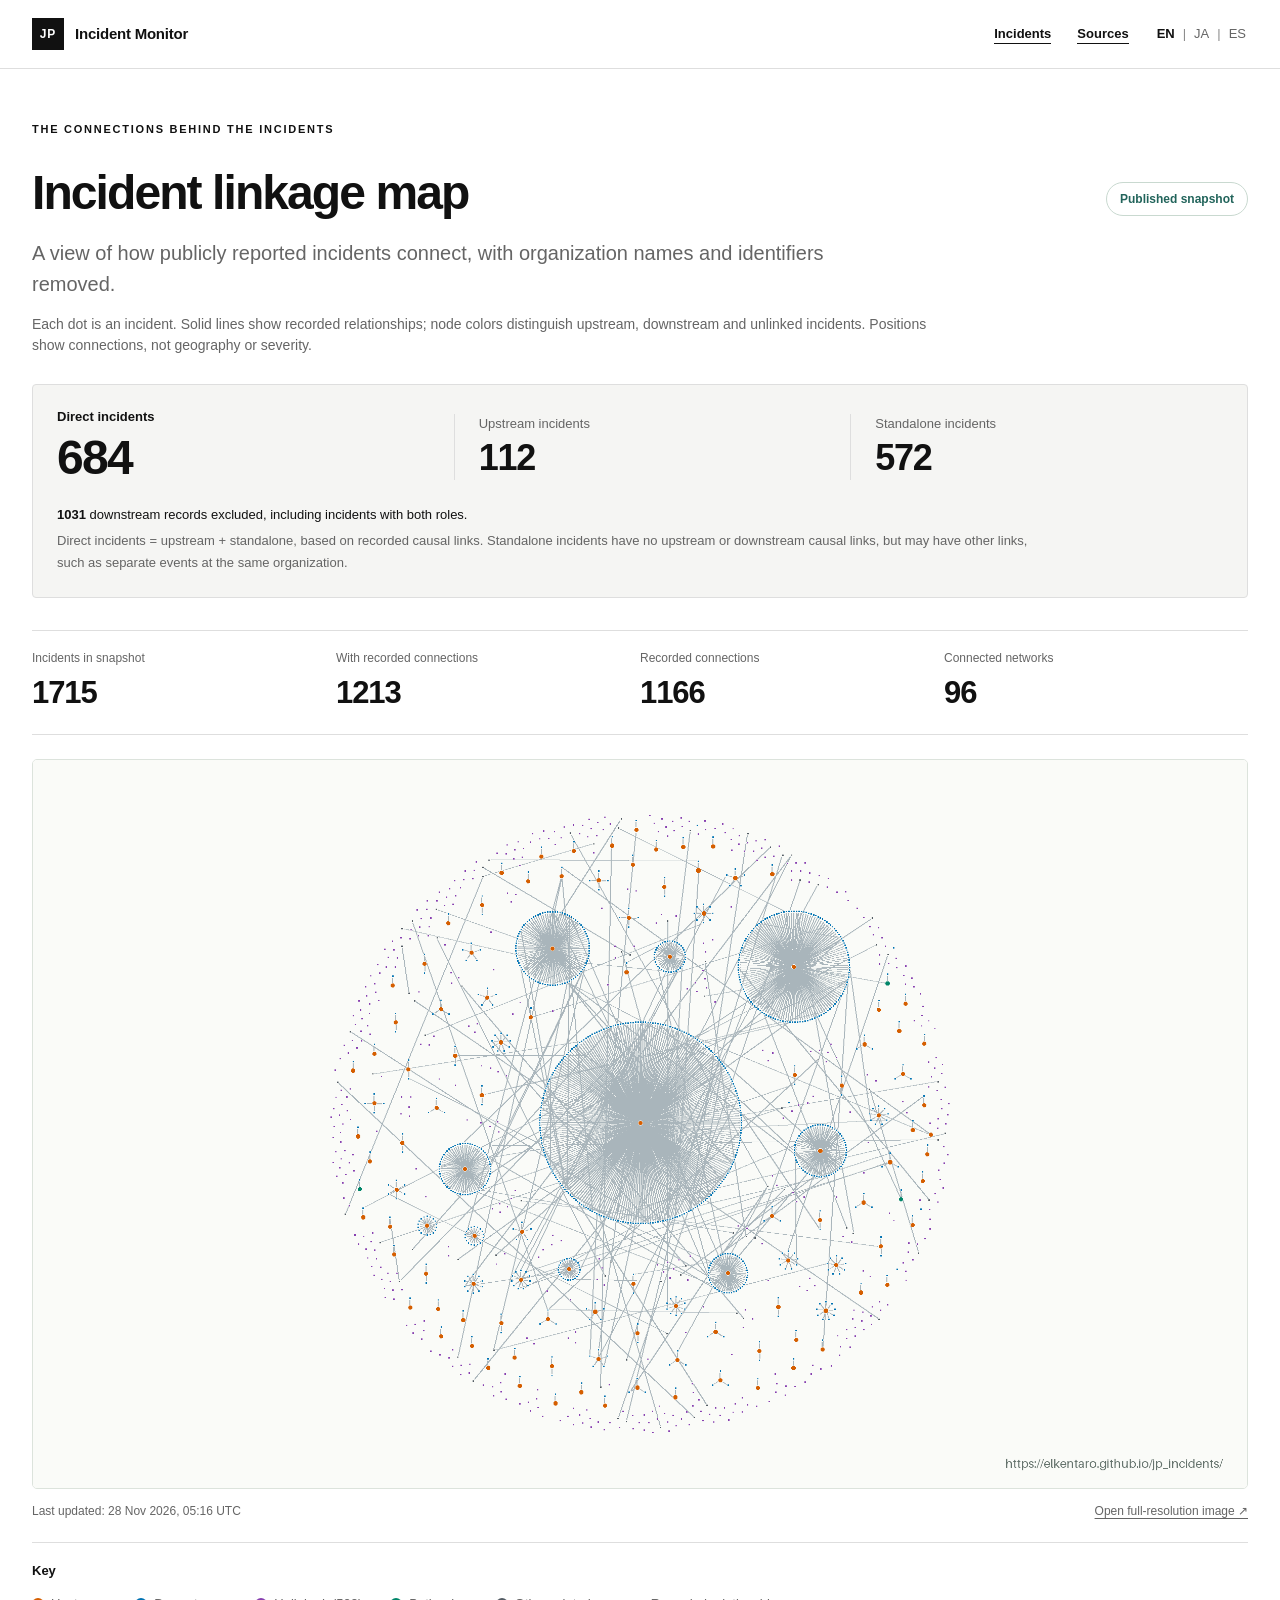
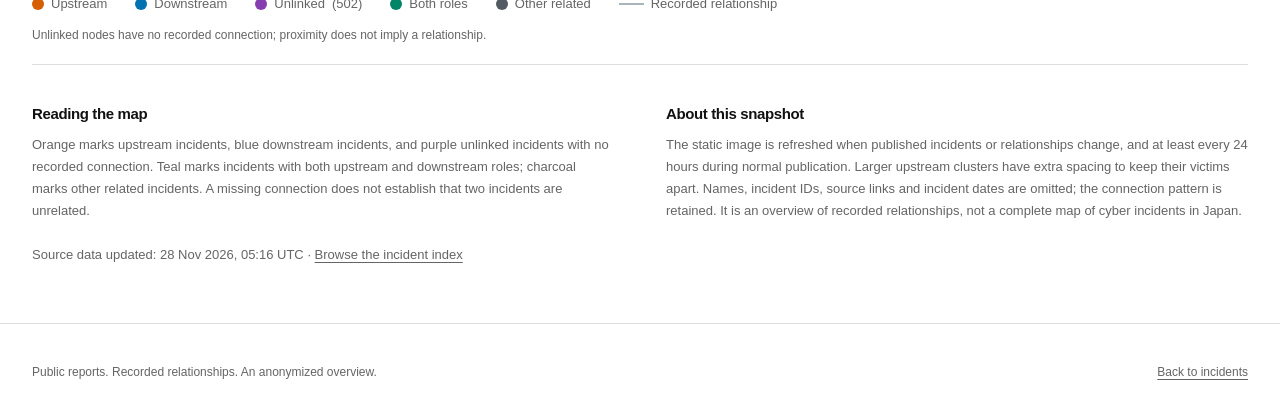
==== commit 13c56b20: "Update incident data (2026-11-28 05:18 UTC)" ====
--- a/linkage.html
+++ b/linkage.html
@@ -32,15 +32,15 @@
     </section>
     <section class="direct-summary" aria-labelledby="direct-title">
       <dl class="direct-stats">
-        <div class="direct-total"><dt id="direct-title" data-copy="direct">Direct incidents</dt><dd id="direct-count">683</dd></div>
+        <div class="direct-total"><dt id="direct-title" data-copy="direct">Direct incidents</dt><dd id="direct-count">684</dd></div>
         <div><dt data-copy="directUpstream">Upstream incidents</dt><dd id="upstream-count">112</dd></div>
-        <div><dt data-copy="directStandalone">Standalone incidents</dt><dd id="standalone-count">571</dd></div>
+        <div><dt data-copy="directStandalone">Standalone incidents</dt><dd id="standalone-count">572</dd></div>
       </dl>
       <p class="direct-excluded"><strong id="downstream-count">1031</strong> <span data-copy="directExcluded">downstream records excluded, including incidents with both roles.</span></p>
       <p class="direct-definition" data-copy="directDefinition">Direct incidents = upstream + standalone, based on recorded causal links. Standalone incidents have no upstream or downstream causal links, but may have other links, such as separate events at the same organization.</p>
     </section>
     <dl class="map-stats">
-      <div><dt data-copy="total">Incidents in snapshot</dt><dd>1714</dd></div>
+      <div><dt data-copy="total">Incidents in snapshot</dt><dd>1715</dd></div>
       <div><dt data-copy="linked">With recorded connections</dt><dd>1213</dd></div>
       <div><dt data-copy="links">Recorded connections</dt><dd>1166</dd></div>
       <div><dt data-copy="networks">Connected networks</dt><dd>96</dd></div>
@@ -50,13 +50,13 @@
         <img src="data/linkage-map.png" width="2400" height="1440" alt="Anonymized incident map. Orange upstream hubs connect to blue downstream incidents; purple unlinked incidents appear throughout the same map without connecting lines." data-copy-alt="alt">
       </div>
       <figcaption>
-        <div class="map-caption-meta"><span><span data-copy="updated">Last updated</span>: <time datetime="2026-11-28T04:16:53.611004+00:00">2026-11-28 04:16 UTC</time></span><a href="data/linkage-map.png" target="_blank" rel="noopener" data-copy="open">Open full-resolution image ↗</a></div>
+        <div class="map-caption-meta"><span><span data-copy="updated">Last updated</span>: <time datetime="2026-11-28T05:16:52.696939+00:00">2026-11-28 05:16 UTC</time></span><a href="data/linkage-map.png" target="_blank" rel="noopener" data-copy="open">Open full-resolution image ↗</a></div>
         <div class="map-key-section">
           <strong id="map-key-title" data-copy="key">Key</strong>
           <ul class="map-key" aria-labelledby="map-key-title">
             <li><span class="key-dot upstream" aria-hidden="true"></span><span data-copy="keyUpstream">Upstream</span></li>
             <li><span class="key-dot downstream" aria-hidden="true"></span><span data-copy="keyDownstream">Downstream</span></li>
-            <li><span class="key-dot standalone" aria-hidden="true"></span><span data-copy="keyStandalone">Unlinked</span><span>(501)</span></li>
+            <li><span class="key-dot standalone" aria-hidden="true"></span><span data-copy="keyStandalone">Unlinked</span><span>(502)</span></li>
             <li><span class="key-dot both" aria-hidden="true"></span><span data-copy="keyBoth">Both roles</span></li>
             <li><span class="key-dot related" aria-hidden="true"></span><span data-copy="keyRelated">Other related</span></li>
             <li><span class="key-line" aria-hidden="true"></span><span data-copy="keyRelationship">Recorded relationship</span></li>
@@ -69,7 +69,7 @@
       <section><h2 data-copy="readingTitle">Reading the map</h2><p data-copy="reading">Orange marks upstream incidents, blue downstream incidents, and purple unlinked incidents with no recorded connection. Teal marks incidents with both upstream and downstream roles; charcoal marks other related incidents. A missing connection does not establish that two incidents are unrelated.</p></section>
       <section><h2 data-copy="snapshotTitle">About this snapshot</h2><p data-copy="snapshot">The static image is refreshed when published incidents or relationships change, and at least every 24 hours during normal publication. Larger upstream clusters have extra spacing to keep their victims apart. Names, incident IDs, source links and incident dates are omitted; the connection pattern is retained. It is an overview of recorded relationships, not a complete map of cyber incidents in Japan.</p></section>
     </div>
-    <p class="map-source"><span data-copy="sourceUpdated">Source data updated</span>: <time datetime="2026-11-28T04:16:53+00:00">2026-11-28T04:16:53+00:00</time> · <a href="./" data-copy="browse">Browse the incident index</a></p>
+    <p class="map-source"><span data-copy="sourceUpdated">Source data updated</span>: <time datetime="2026-11-28T05:16:52+00:00">2026-11-28T05:16:52+00:00</time> · <a href="./" data-copy="browse">Browse the incident index</a></p>
   </main>
   <footer><div class="shell footer-inner"><p data-copy="footer">Public reports. Recorded relationships. An anonymized overview.</p><a href="./" data-copy="back">Back to incidents</a></div></footer>
   <script src="linkage.js?v=20261107-spacing" defer></script>
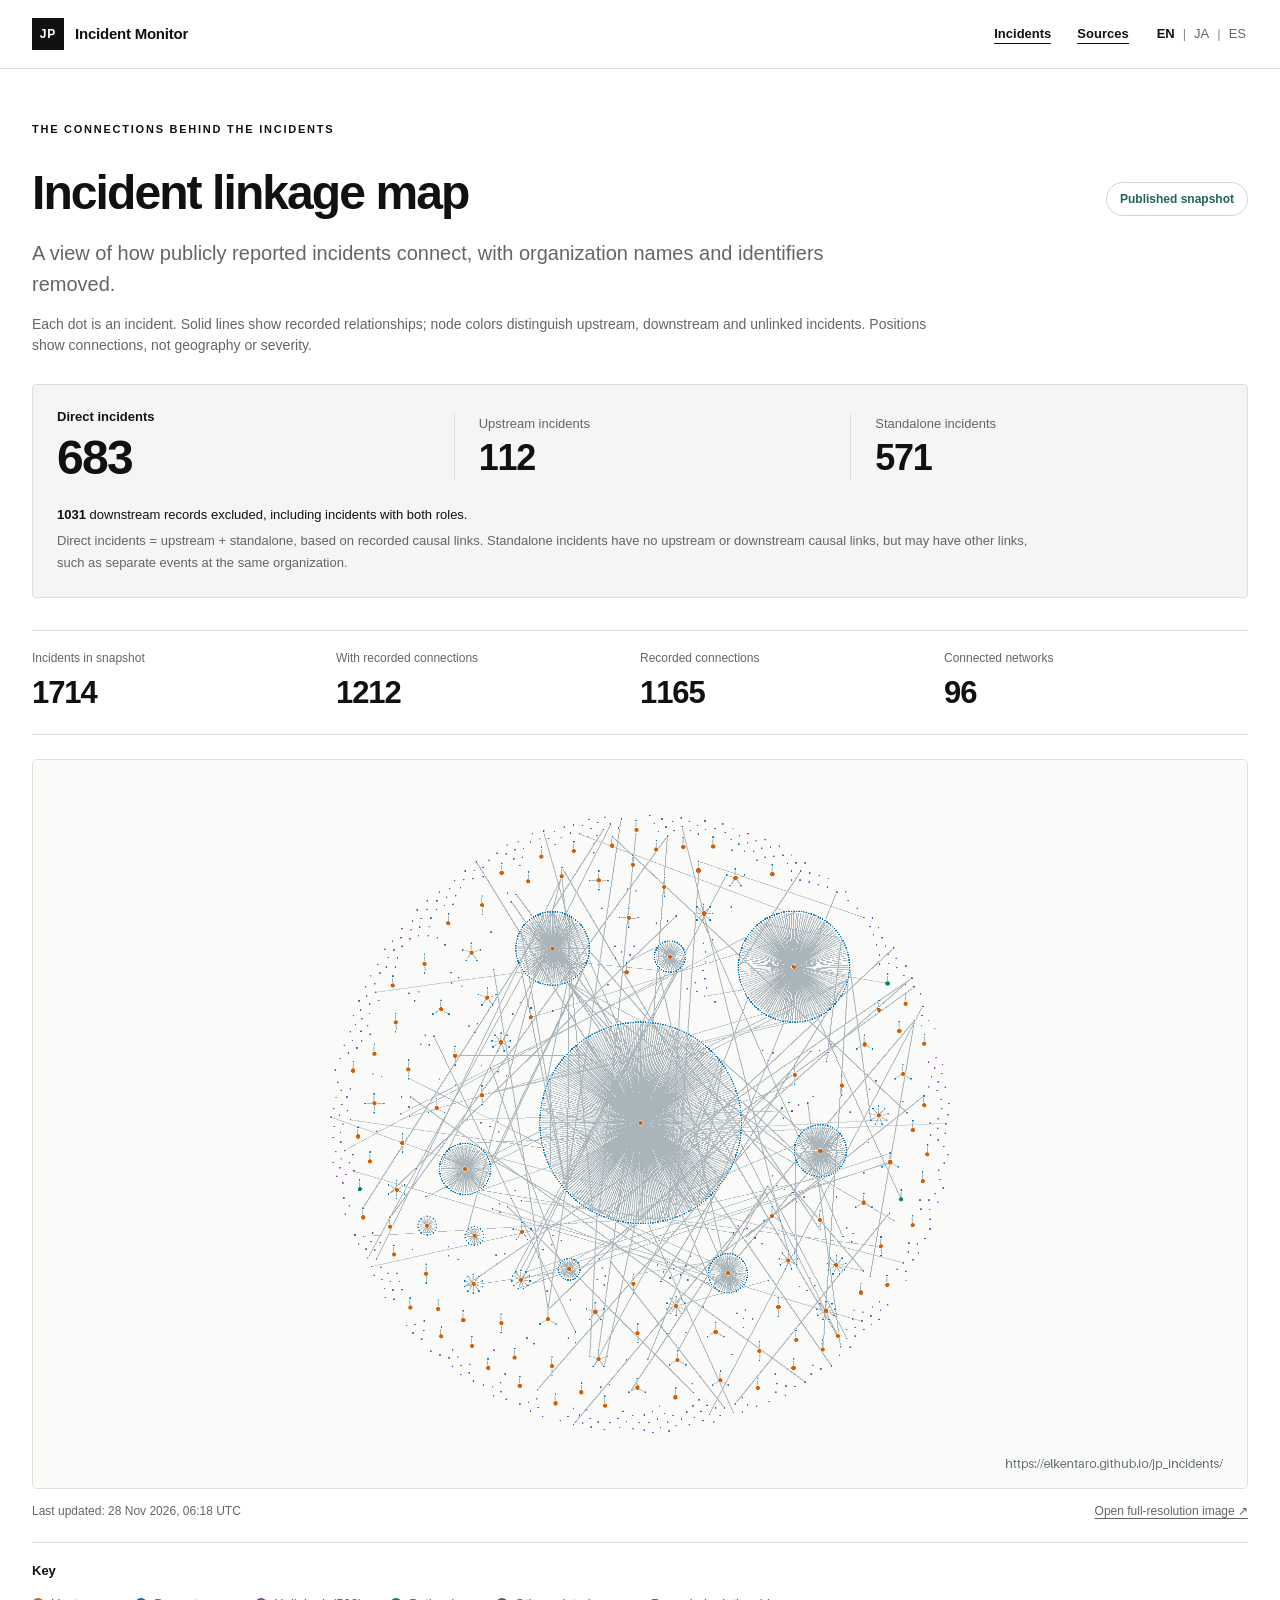
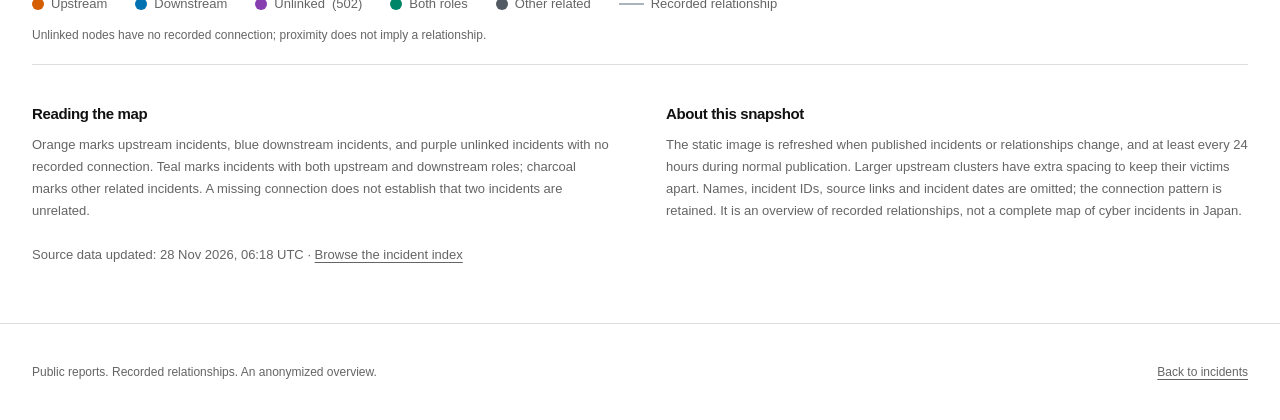
==== commit 31319365: "Update incident data (2026-11-28 06:20 UTC)" ====
--- a/linkage.html
+++ b/linkage.html
@@ -32,17 +32,17 @@
     </section>
     <section class="direct-summary" aria-labelledby="direct-title">
       <dl class="direct-stats">
-        <div class="direct-total"><dt id="direct-title" data-copy="direct">Direct incidents</dt><dd id="direct-count">684</dd></div>
+        <div class="direct-total"><dt id="direct-title" data-copy="direct">Direct incidents</dt><dd id="direct-count">683</dd></div>
         <div><dt data-copy="directUpstream">Upstream incidents</dt><dd id="upstream-count">112</dd></div>
-        <div><dt data-copy="directStandalone">Standalone incidents</dt><dd id="standalone-count">572</dd></div>
+        <div><dt data-copy="directStandalone">Standalone incidents</dt><dd id="standalone-count">571</dd></div>
       </dl>
       <p class="direct-excluded"><strong id="downstream-count">1031</strong> <span data-copy="directExcluded">downstream records excluded, including incidents with both roles.</span></p>
       <p class="direct-definition" data-copy="directDefinition">Direct incidents = upstream + standalone, based on recorded causal links. Standalone incidents have no upstream or downstream causal links, but may have other links, such as separate events at the same organization.</p>
     </section>
     <dl class="map-stats">
-      <div><dt data-copy="total">Incidents in snapshot</dt><dd>1715</dd></div>
-      <div><dt data-copy="linked">With recorded connections</dt><dd>1213</dd></div>
-      <div><dt data-copy="links">Recorded connections</dt><dd>1166</dd></div>
+      <div><dt data-copy="total">Incidents in snapshot</dt><dd>1714</dd></div>
+      <div><dt data-copy="linked">With recorded connections</dt><dd>1212</dd></div>
+      <div><dt data-copy="links">Recorded connections</dt><dd>1165</dd></div>
       <div><dt data-copy="networks">Connected networks</dt><dd>96</dd></div>
     </dl>
     <figure class="map-figure">
@@ -50,7 +50,7 @@
         <img src="data/linkage-map.png" width="2400" height="1440" alt="Anonymized incident map. Orange upstream hubs connect to blue downstream incidents; purple unlinked incidents appear throughout the same map without connecting lines." data-copy-alt="alt">
       </div>
       <figcaption>
-        <div class="map-caption-meta"><span><span data-copy="updated">Last updated</span>: <time datetime="2026-11-28T05:16:52.696939+00:00">2026-11-28 05:16 UTC</time></span><a href="data/linkage-map.png" target="_blank" rel="noopener" data-copy="open">Open full-resolution image ↗</a></div>
+        <div class="map-caption-meta"><span><span data-copy="updated">Last updated</span>: <time datetime="2026-11-28T06:18:36.097224+00:00">2026-11-28 06:18 UTC</time></span><a href="data/linkage-map.png" target="_blank" rel="noopener" data-copy="open">Open full-resolution image ↗</a></div>
         <div class="map-key-section">
           <strong id="map-key-title" data-copy="key">Key</strong>
           <ul class="map-key" aria-labelledby="map-key-title">
@@ -69,7 +69,7 @@
       <section><h2 data-copy="readingTitle">Reading the map</h2><p data-copy="reading">Orange marks upstream incidents, blue downstream incidents, and purple unlinked incidents with no recorded connection. Teal marks incidents with both upstream and downstream roles; charcoal marks other related incidents. A missing connection does not establish that two incidents are unrelated.</p></section>
       <section><h2 data-copy="snapshotTitle">About this snapshot</h2><p data-copy="snapshot">The static image is refreshed when published incidents or relationships change, and at least every 24 hours during normal publication. Larger upstream clusters have extra spacing to keep their victims apart. Names, incident IDs, source links and incident dates are omitted; the connection pattern is retained. It is an overview of recorded relationships, not a complete map of cyber incidents in Japan.</p></section>
     </div>
-    <p class="map-source"><span data-copy="sourceUpdated">Source data updated</span>: <time datetime="2026-11-28T05:16:52+00:00">2026-11-28T05:16:52+00:00</time> · <a href="./" data-copy="browse">Browse the incident index</a></p>
+    <p class="map-source"><span data-copy="sourceUpdated">Source data updated</span>: <time datetime="2026-11-28T06:18:36+00:00">2026-11-28T06:18:36+00:00</time> · <a href="./" data-copy="browse">Browse the incident index</a></p>
   </main>
   <footer><div class="shell footer-inner"><p data-copy="footer">Public reports. Recorded relationships. An anonymized overview.</p><a href="./" data-copy="back">Back to incidents</a></div></footer>
   <script src="linkage.js?v=20261107-spacing" defer></script>
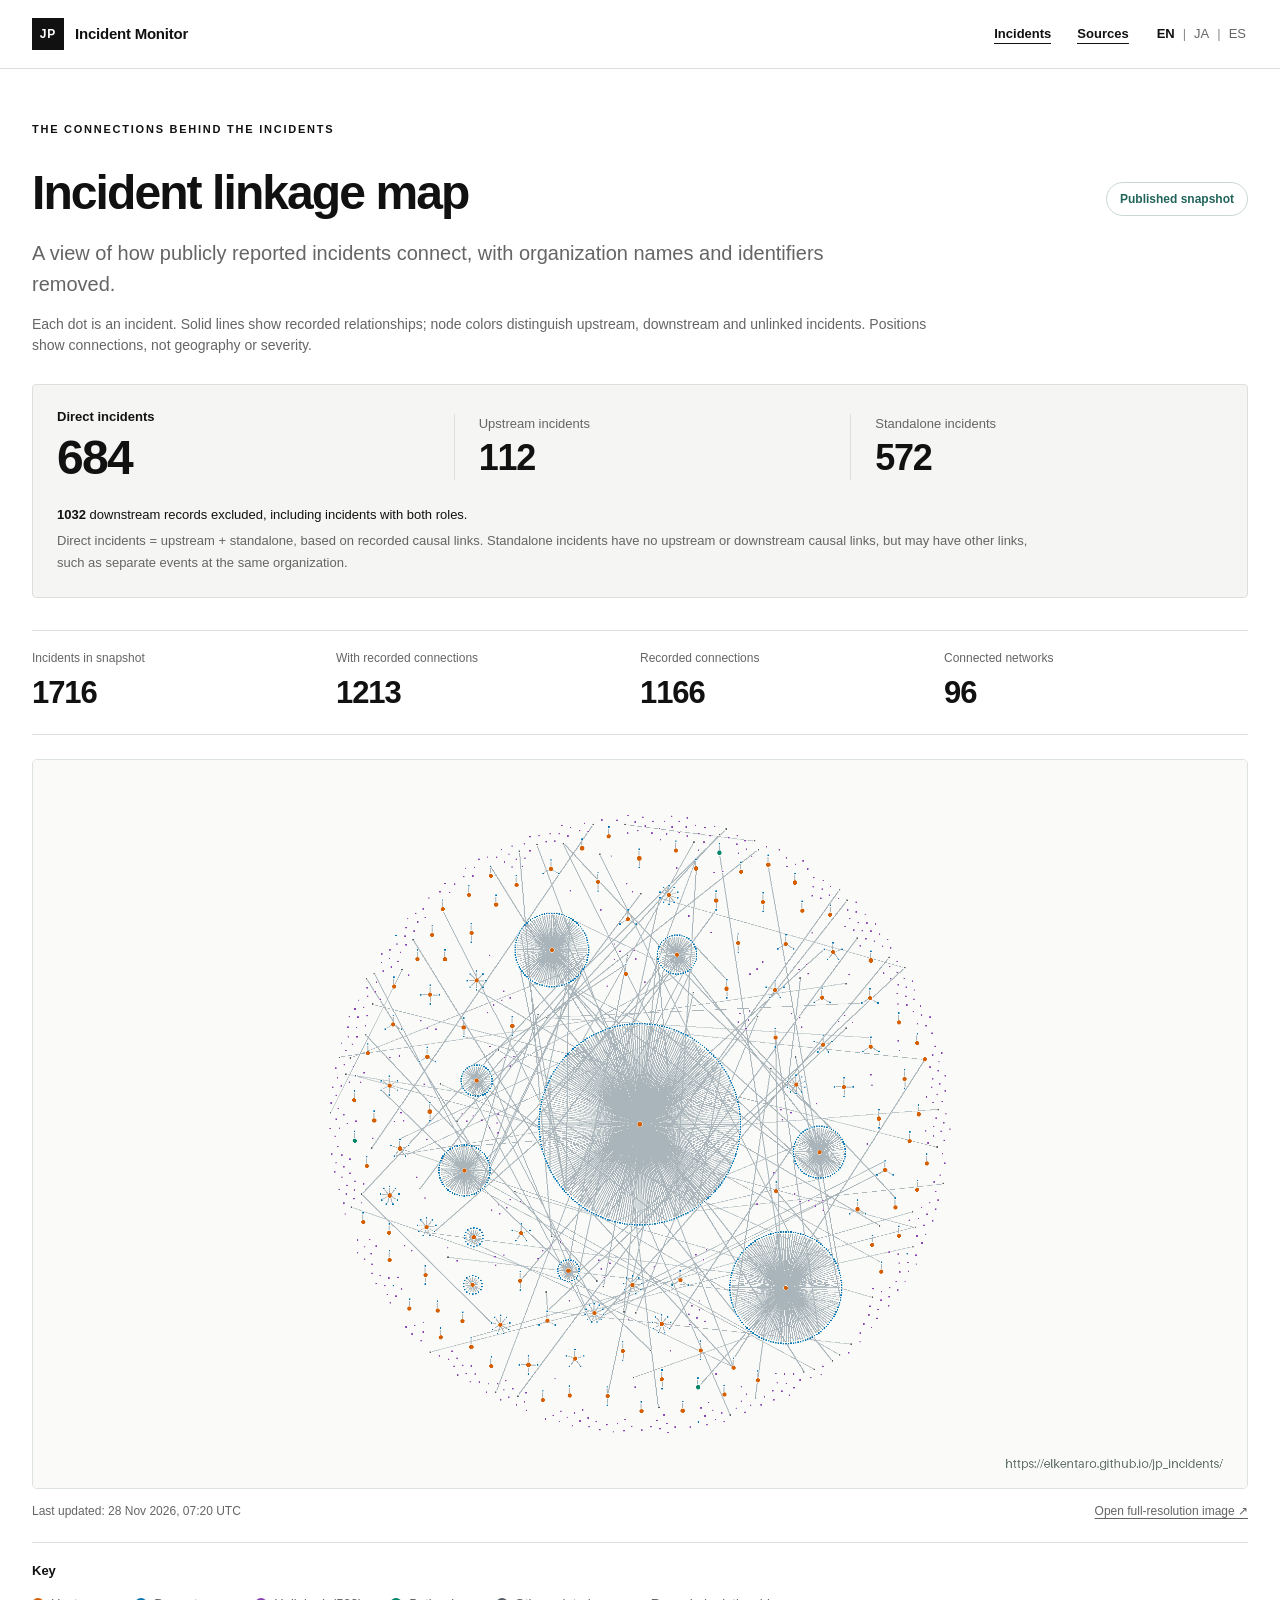
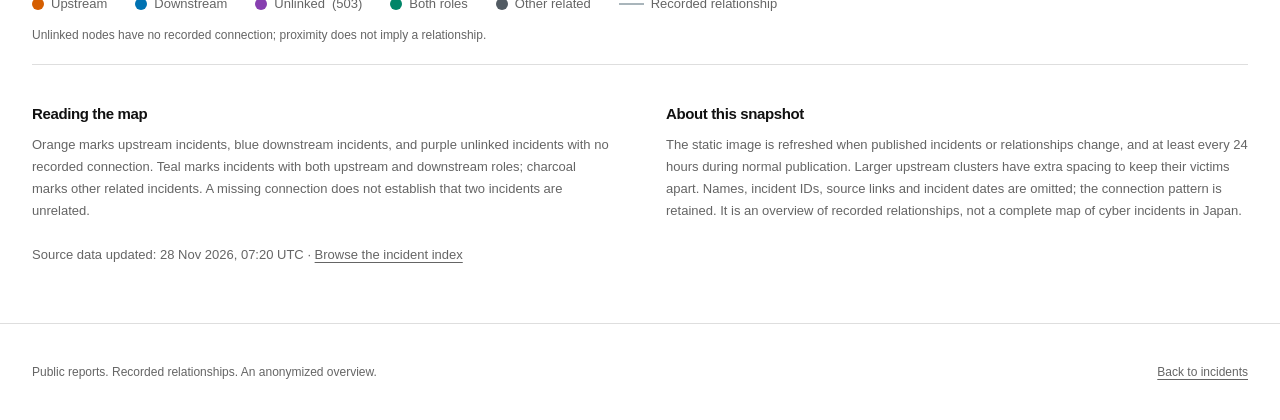
==== commit b09c24c3: "Update incident data (2026-11-28 07:22 UTC)" ====
--- a/linkage.html
+++ b/linkage.html
@@ -32,17 +32,17 @@
     </section>
     <section class="direct-summary" aria-labelledby="direct-title">
       <dl class="direct-stats">
-        <div class="direct-total"><dt id="direct-title" data-copy="direct">Direct incidents</dt><dd id="direct-count">683</dd></div>
+        <div class="direct-total"><dt id="direct-title" data-copy="direct">Direct incidents</dt><dd id="direct-count">684</dd></div>
         <div><dt data-copy="directUpstream">Upstream incidents</dt><dd id="upstream-count">112</dd></div>
-        <div><dt data-copy="directStandalone">Standalone incidents</dt><dd id="standalone-count">571</dd></div>
+        <div><dt data-copy="directStandalone">Standalone incidents</dt><dd id="standalone-count">572</dd></div>
       </dl>
-      <p class="direct-excluded"><strong id="downstream-count">1031</strong> <span data-copy="directExcluded">downstream records excluded, including incidents with both roles.</span></p>
+      <p class="direct-excluded"><strong id="downstream-count">1032</strong> <span data-copy="directExcluded">downstream records excluded, including incidents with both roles.</span></p>
       <p class="direct-definition" data-copy="directDefinition">Direct incidents = upstream + standalone, based on recorded causal links. Standalone incidents have no upstream or downstream causal links, but may have other links, such as separate events at the same organization.</p>
     </section>
     <dl class="map-stats">
-      <div><dt data-copy="total">Incidents in snapshot</dt><dd>1714</dd></div>
-      <div><dt data-copy="linked">With recorded connections</dt><dd>1212</dd></div>
-      <div><dt data-copy="links">Recorded connections</dt><dd>1165</dd></div>
+      <div><dt data-copy="total">Incidents in snapshot</dt><dd>1716</dd></div>
+      <div><dt data-copy="linked">With recorded connections</dt><dd>1213</dd></div>
+      <div><dt data-copy="links">Recorded connections</dt><dd>1166</dd></div>
       <div><dt data-copy="networks">Connected networks</dt><dd>96</dd></div>
     </dl>
     <figure class="map-figure">
@@ -50,13 +50,13 @@
         <img src="data/linkage-map.png" width="2400" height="1440" alt="Anonymized incident map. Orange upstream hubs connect to blue downstream incidents; purple unlinked incidents appear throughout the same map without connecting lines." data-copy-alt="alt">
       </div>
       <figcaption>
-        <div class="map-caption-meta"><span><span data-copy="updated">Last updated</span>: <time datetime="2026-11-28T06:18:36.097224+00:00">2026-11-28 06:18 UTC</time></span><a href="data/linkage-map.png" target="_blank" rel="noopener" data-copy="open">Open full-resolution image ↗</a></div>
+        <div class="map-caption-meta"><span><span data-copy="updated">Last updated</span>: <time datetime="2026-11-28T07:20:12.565762+00:00">2026-11-28 07:20 UTC</time></span><a href="data/linkage-map.png" target="_blank" rel="noopener" data-copy="open">Open full-resolution image ↗</a></div>
         <div class="map-key-section">
           <strong id="map-key-title" data-copy="key">Key</strong>
           <ul class="map-key" aria-labelledby="map-key-title">
             <li><span class="key-dot upstream" aria-hidden="true"></span><span data-copy="keyUpstream">Upstream</span></li>
             <li><span class="key-dot downstream" aria-hidden="true"></span><span data-copy="keyDownstream">Downstream</span></li>
-            <li><span class="key-dot standalone" aria-hidden="true"></span><span data-copy="keyStandalone">Unlinked</span><span>(502)</span></li>
+            <li><span class="key-dot standalone" aria-hidden="true"></span><span data-copy="keyStandalone">Unlinked</span><span>(503)</span></li>
             <li><span class="key-dot both" aria-hidden="true"></span><span data-copy="keyBoth">Both roles</span></li>
             <li><span class="key-dot related" aria-hidden="true"></span><span data-copy="keyRelated">Other related</span></li>
             <li><span class="key-line" aria-hidden="true"></span><span data-copy="keyRelationship">Recorded relationship</span></li>
@@ -69,7 +69,7 @@
       <section><h2 data-copy="readingTitle">Reading the map</h2><p data-copy="reading">Orange marks upstream incidents, blue downstream incidents, and purple unlinked incidents with no recorded connection. Teal marks incidents with both upstream and downstream roles; charcoal marks other related incidents. A missing connection does not establish that two incidents are unrelated.</p></section>
       <section><h2 data-copy="snapshotTitle">About this snapshot</h2><p data-copy="snapshot">The static image is refreshed when published incidents or relationships change, and at least every 24 hours during normal publication. Larger upstream clusters have extra spacing to keep their victims apart. Names, incident IDs, source links and incident dates are omitted; the connection pattern is retained. It is an overview of recorded relationships, not a complete map of cyber incidents in Japan.</p></section>
     </div>
-    <p class="map-source"><span data-copy="sourceUpdated">Source data updated</span>: <time datetime="2026-11-28T06:18:36+00:00">2026-11-28T06:18:36+00:00</time> · <a href="./" data-copy="browse">Browse the incident index</a></p>
+    <p class="map-source"><span data-copy="sourceUpdated">Source data updated</span>: <time datetime="2026-11-28T07:20:12+00:00">2026-11-28T07:20:12+00:00</time> · <a href="./" data-copy="browse">Browse the incident index</a></p>
   </main>
   <footer><div class="shell footer-inner"><p data-copy="footer">Public reports. Recorded relationships. An anonymized overview.</p><a href="./" data-copy="back">Back to incidents</a></div></footer>
   <script src="linkage.js?v=20261107-spacing" defer></script>
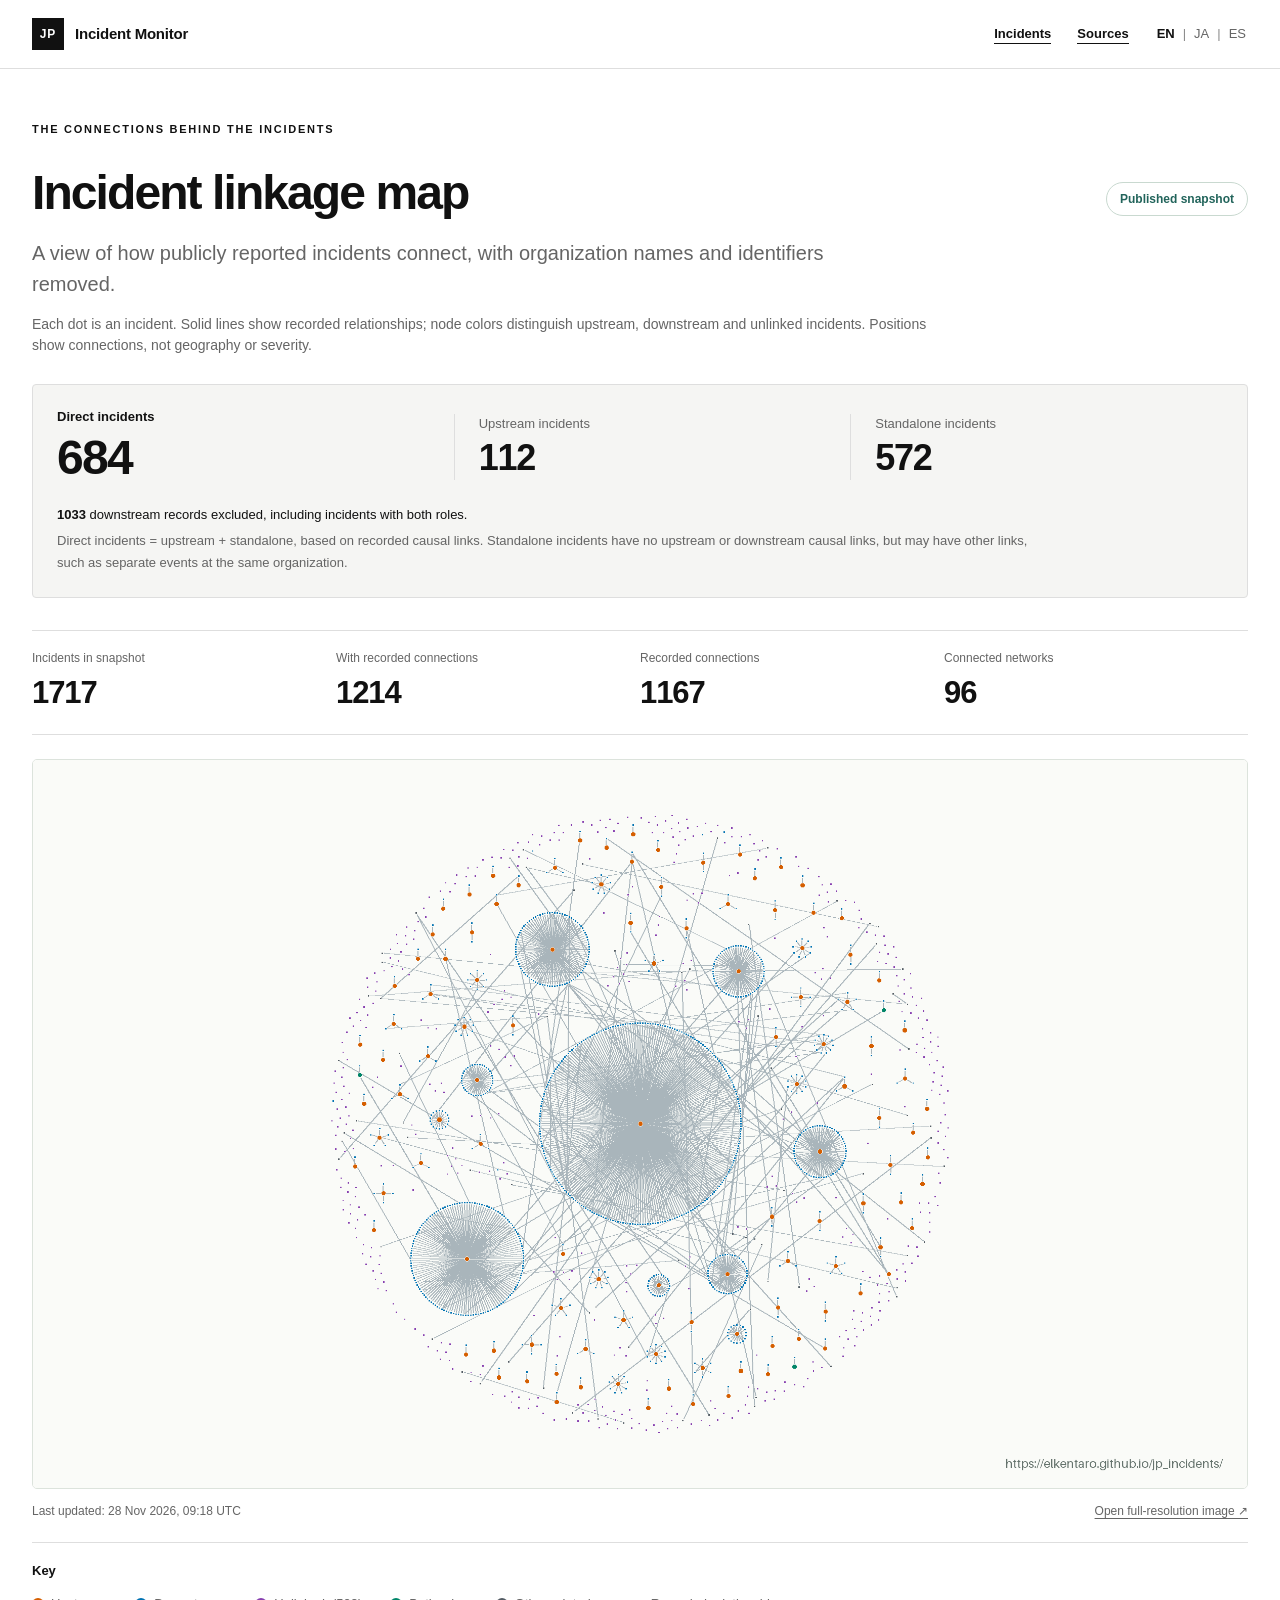
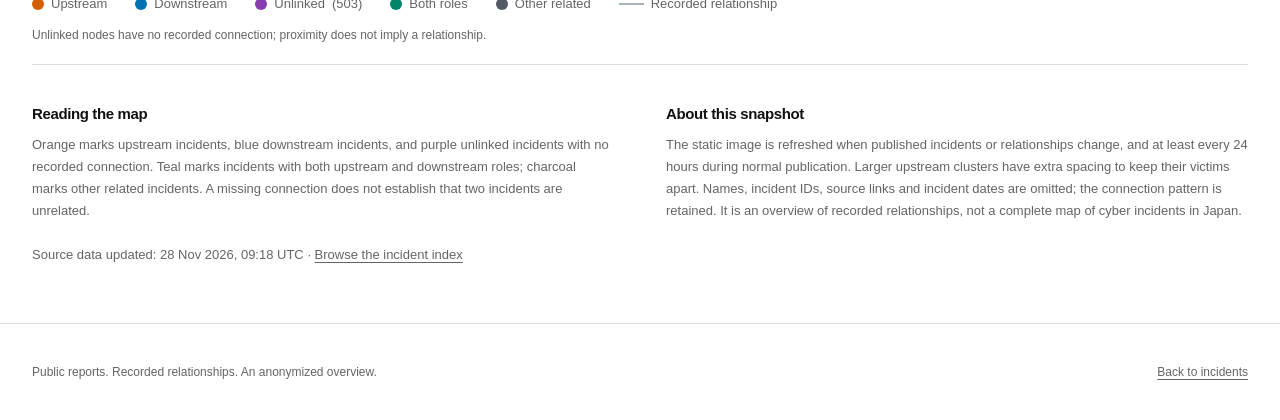
==== commit 2bf47070: "Update incident data (2026-11-28 09:19 UTC)" ====
--- a/linkage.html
+++ b/linkage.html
@@ -36,13 +36,13 @@
         <div><dt data-copy="directUpstream">Upstream incidents</dt><dd id="upstream-count">112</dd></div>
         <div><dt data-copy="directStandalone">Standalone incidents</dt><dd id="standalone-count">572</dd></div>
       </dl>
-      <p class="direct-excluded"><strong id="downstream-count">1032</strong> <span data-copy="directExcluded">downstream records excluded, including incidents with both roles.</span></p>
+      <p class="direct-excluded"><strong id="downstream-count">1033</strong> <span data-copy="directExcluded">downstream records excluded, including incidents with both roles.</span></p>
       <p class="direct-definition" data-copy="directDefinition">Direct incidents = upstream + standalone, based on recorded causal links. Standalone incidents have no upstream or downstream causal links, but may have other links, such as separate events at the same organization.</p>
     </section>
     <dl class="map-stats">
-      <div><dt data-copy="total">Incidents in snapshot</dt><dd>1716</dd></div>
-      <div><dt data-copy="linked">With recorded connections</dt><dd>1213</dd></div>
-      <div><dt data-copy="links">Recorded connections</dt><dd>1166</dd></div>
+      <div><dt data-copy="total">Incidents in snapshot</dt><dd>1717</dd></div>
+      <div><dt data-copy="linked">With recorded connections</dt><dd>1214</dd></div>
+      <div><dt data-copy="links">Recorded connections</dt><dd>1167</dd></div>
       <div><dt data-copy="networks">Connected networks</dt><dd>96</dd></div>
     </dl>
     <figure class="map-figure">
@@ -50,7 +50,7 @@
         <img src="data/linkage-map.png" width="2400" height="1440" alt="Anonymized incident map. Orange upstream hubs connect to blue downstream incidents; purple unlinked incidents appear throughout the same map without connecting lines." data-copy-alt="alt">
       </div>
       <figcaption>
-        <div class="map-caption-meta"><span><span data-copy="updated">Last updated</span>: <time datetime="2026-11-28T07:20:12.565762+00:00">2026-11-28 07:20 UTC</time></span><a href="data/linkage-map.png" target="_blank" rel="noopener" data-copy="open">Open full-resolution image ↗</a></div>
+        <div class="map-caption-meta"><span><span data-copy="updated">Last updated</span>: <time datetime="2026-11-28T09:18:07.918995+00:00">2026-11-28 09:18 UTC</time></span><a href="data/linkage-map.png" target="_blank" rel="noopener" data-copy="open">Open full-resolution image ↗</a></div>
         <div class="map-key-section">
           <strong id="map-key-title" data-copy="key">Key</strong>
           <ul class="map-key" aria-labelledby="map-key-title">
@@ -69,7 +69,7 @@
       <section><h2 data-copy="readingTitle">Reading the map</h2><p data-copy="reading">Orange marks upstream incidents, blue downstream incidents, and purple unlinked incidents with no recorded connection. Teal marks incidents with both upstream and downstream roles; charcoal marks other related incidents. A missing connection does not establish that two incidents are unrelated.</p></section>
       <section><h2 data-copy="snapshotTitle">About this snapshot</h2><p data-copy="snapshot">The static image is refreshed when published incidents or relationships change, and at least every 24 hours during normal publication. Larger upstream clusters have extra spacing to keep their victims apart. Names, incident IDs, source links and incident dates are omitted; the connection pattern is retained. It is an overview of recorded relationships, not a complete map of cyber incidents in Japan.</p></section>
     </div>
-    <p class="map-source"><span data-copy="sourceUpdated">Source data updated</span>: <time datetime="2026-11-28T07:20:12+00:00">2026-11-28T07:20:12+00:00</time> · <a href="./" data-copy="browse">Browse the incident index</a></p>
+    <p class="map-source"><span data-copy="sourceUpdated">Source data updated</span>: <time datetime="2026-11-28T09:18:07+00:00">2026-11-28T09:18:07+00:00</time> · <a href="./" data-copy="browse">Browse the incident index</a></p>
   </main>
   <footer><div class="shell footer-inner"><p data-copy="footer">Public reports. Recorded relationships. An anonymized overview.</p><a href="./" data-copy="back">Back to incidents</a></div></footer>
   <script src="linkage.js?v=20261107-spacing" defer></script>
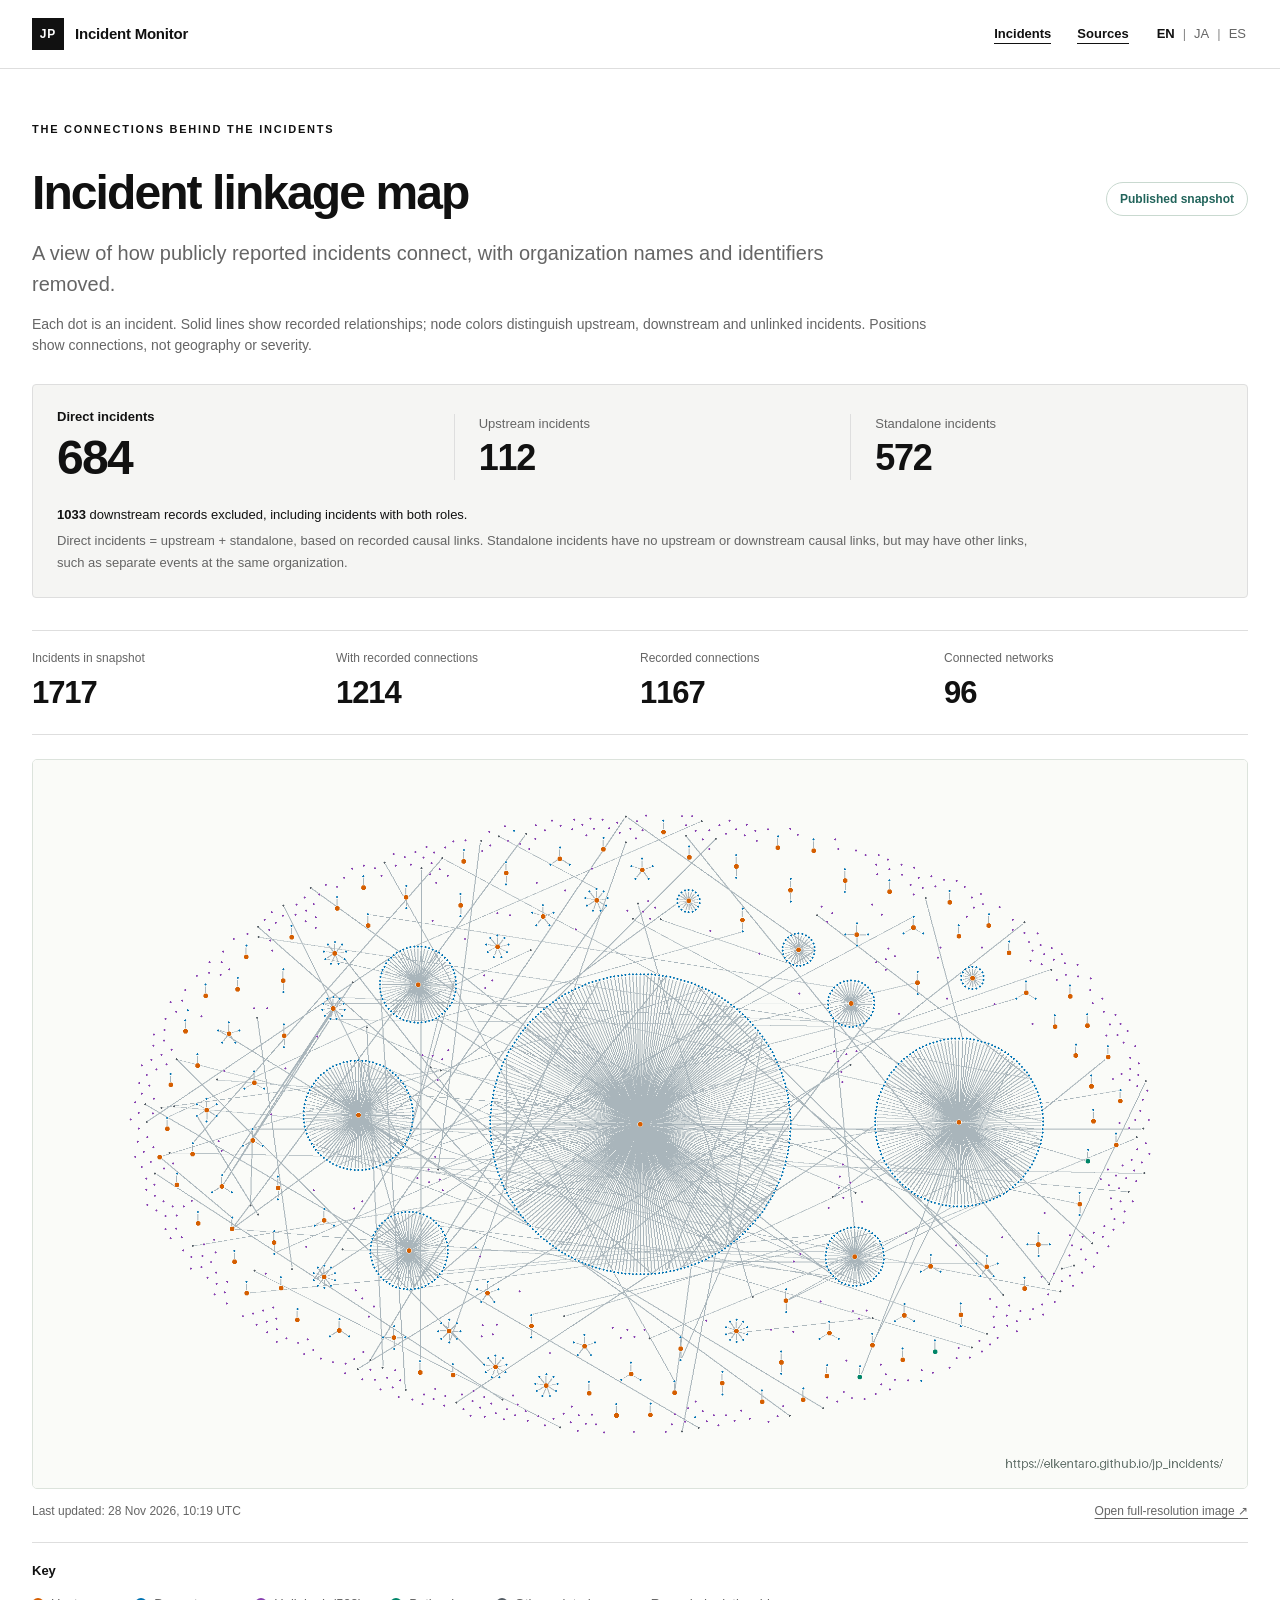
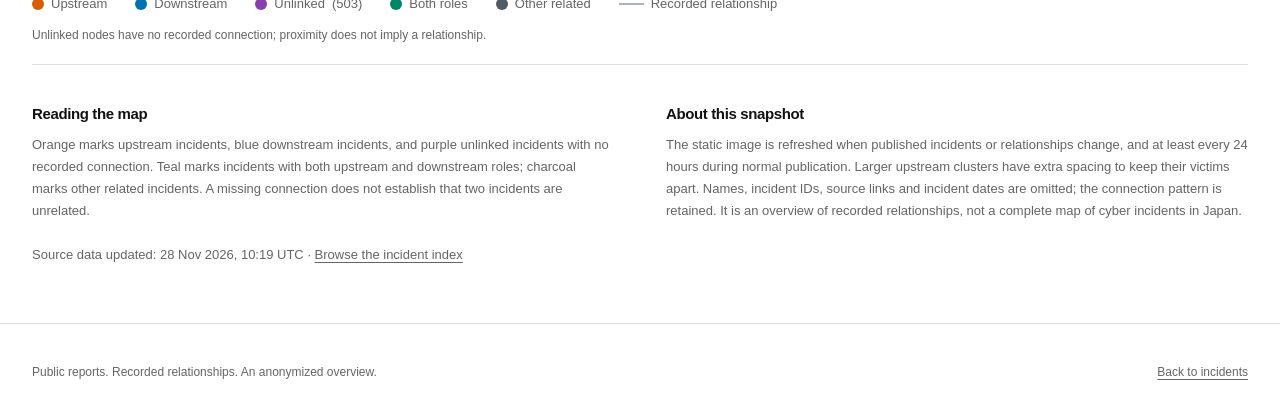
==== commit 93cc8027: "Update incident data (2026-11-28 10:20 UTC)" ====
--- a/linkage.html
+++ b/linkage.html
@@ -50,7 +50,7 @@
         <img src="data/linkage-map.png" width="2400" height="1440" alt="Anonymized incident map. Orange upstream hubs connect to blue downstream incidents; purple unlinked incidents appear throughout the same map without connecting lines." data-copy-alt="alt">
       </div>
       <figcaption>
-        <div class="map-caption-meta"><span><span data-copy="updated">Last updated</span>: <time datetime="2026-11-28T09:18:07.918995+00:00">2026-11-28 09:18 UTC</time></span><a href="data/linkage-map.png" target="_blank" rel="noopener" data-copy="open">Open full-resolution image ↗</a></div>
+        <div class="map-caption-meta"><span><span data-copy="updated">Last updated</span>: <time datetime="2026-11-28T10:19:29.295212+00:00">2026-11-28 10:19 UTC</time></span><a href="data/linkage-map.png" target="_blank" rel="noopener" data-copy="open">Open full-resolution image ↗</a></div>
         <div class="map-key-section">
           <strong id="map-key-title" data-copy="key">Key</strong>
           <ul class="map-key" aria-labelledby="map-key-title">
@@ -69,7 +69,7 @@
       <section><h2 data-copy="readingTitle">Reading the map</h2><p data-copy="reading">Orange marks upstream incidents, blue downstream incidents, and purple unlinked incidents with no recorded connection. Teal marks incidents with both upstream and downstream roles; charcoal marks other related incidents. A missing connection does not establish that two incidents are unrelated.</p></section>
       <section><h2 data-copy="snapshotTitle">About this snapshot</h2><p data-copy="snapshot">The static image is refreshed when published incidents or relationships change, and at least every 24 hours during normal publication. Larger upstream clusters have extra spacing to keep their victims apart. Names, incident IDs, source links and incident dates are omitted; the connection pattern is retained. It is an overview of recorded relationships, not a complete map of cyber incidents in Japan.</p></section>
     </div>
-    <p class="map-source"><span data-copy="sourceUpdated">Source data updated</span>: <time datetime="2026-11-28T09:18:07+00:00">2026-11-28T09:18:07+00:00</time> · <a href="./" data-copy="browse">Browse the incident index</a></p>
+    <p class="map-source"><span data-copy="sourceUpdated">Source data updated</span>: <time datetime="2026-11-28T10:19:29+00:00">2026-11-28T10:19:29+00:00</time> · <a href="./" data-copy="browse">Browse the incident index</a></p>
   </main>
   <footer><div class="shell footer-inner"><p data-copy="footer">Public reports. Recorded relationships. An anonymized overview.</p><a href="./" data-copy="back">Back to incidents</a></div></footer>
   <script src="linkage.js?v=20261107-spacing" defer></script>
